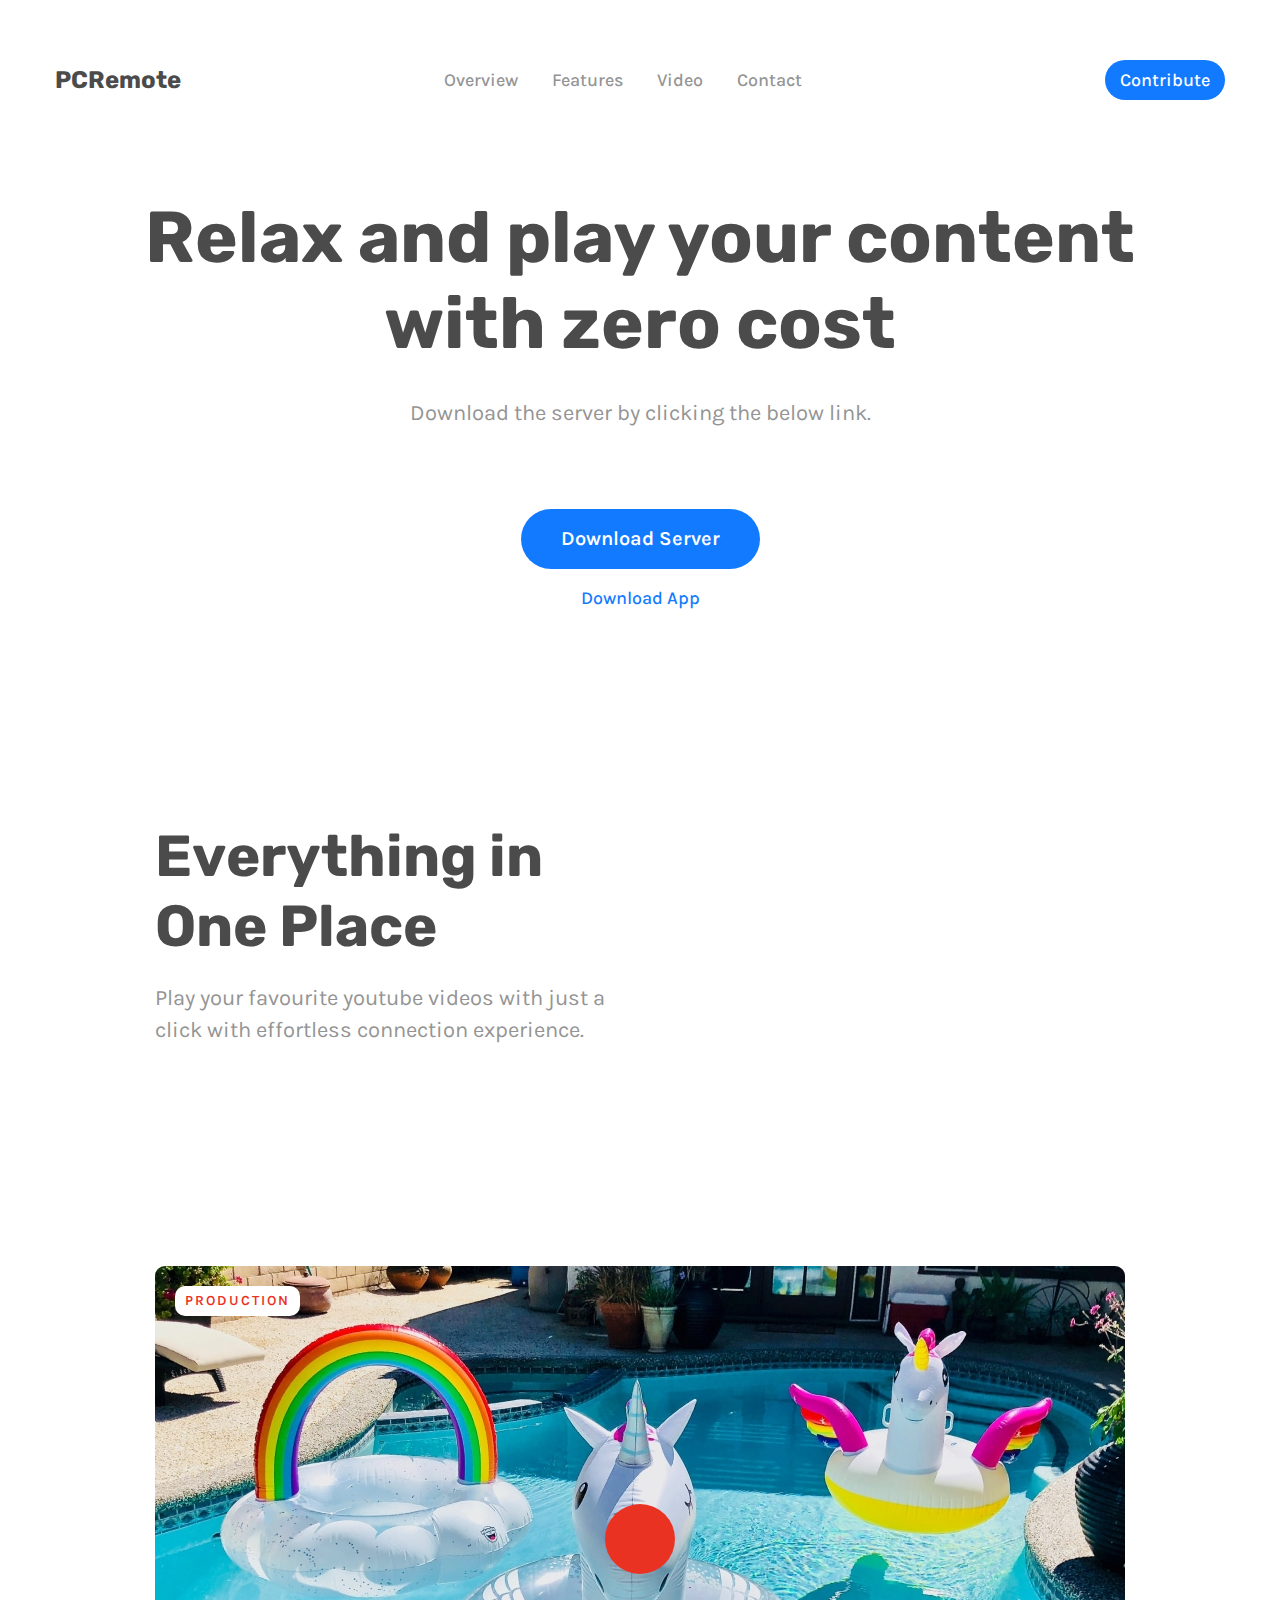
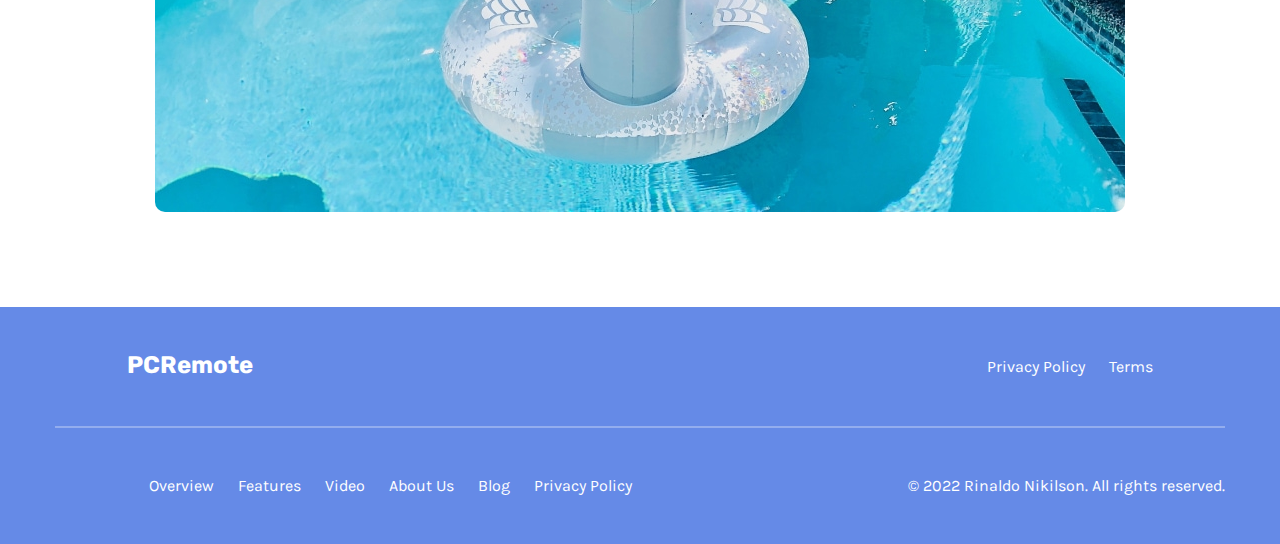
==== index.html @ 88f67c15 "Privacy policy added" ====
<!DOCTYPE html>
<html lang="en">
	<head>
		<meta charset="utf-8" >
		<title>PCRemote - Quick Controller</title>
		<meta name="viewport" content="width=device-width, initial-scale=1">
		<link rel="icon" href="i/pcremote.png" type="image/x-icon">
		<!-- Google Fonts -->
		<link href="https://fonts.googleapis.com/css?family=Rubik:100,200,300,400,600,500,700,800,900|Karla:100,200,300,400,500,600,700,800,900" rel="stylesheet">
		<!-- Bootstrap 4.3.1 CSS -->
		<link rel="stylesheet" href="https://stackpath.bootstrapcdn.com/bootstrap/4.3.1/css/bootstrap.min.css" integrity="sha384-ggOyR0iXCbMQv3Xipma34MD+dH/1fQ784/j6cY/iJTQUOhcWr7x9JvoRxT2MZw1T" crossorigin="anonymous">
		<!-- Slick 1.8.1 jQuery plugin CSS (Sliders) -->
		<link rel="stylesheet" type="text/css" href="https://cdn.jsdelivr.net/npm/slick-carousel@1.8.1/slick/slick.css"/>
		<!-- Fancybox 3 jQuery plugin CSS (Open images and video in popup) -->
		<link rel="stylesheet" href="https://cdn.jsdelivr.net/gh/fancyapps/fancybox@3.5.7/dist/jquery.fancybox.min.css" />
		<!-- AOS 2.3.4 jQuery plugin CSS (Animations) -->
		<link href="https://unpkg.com/aos@2.3.4/dist/aos.css" rel="stylesheet">
		<!-- FontAwesome CSS -->
		<link rel="stylesheet" href="https://use.fontawesome.com/releases/v5.8.1/css/all.css" integrity="sha384-50oBUHEmvpQ+1lW4y57PTFmhCaXp0ML5d60M1M7uH2+nqUivzIebhndOJK28anvf" crossorigin="anonymous">
		<!-- PCRemote 3 CSS (Styles for all blocks) -->
		<link href="css/style.css" rel="stylesheet" />
		<!-- jQuery 3.3.1 -->
		<script src="https://code.jquery.com/jquery-3.3.1.min.js"></script>
	</head> 
	<body>
<!-- Navigation Mobile type 1 -->

<a href="#" class="open_menu bg-light radius_full"><i class="fas fa-bars lh-40"></i></a>
<div class="navigation_mobile bg-dark type1">
	<a href="#" class="close_menu color-white"><i class="fas fa-times"></i></a>
	<div class="px-40 pt-60 pb-60 inner">
		<div class="logo color-white mb-30">PCRemote</div>
		<div><a href="#" class="f-heading f-22 link color-white mb-20">Home</a></div>	
		<div><a href="#" class="f-heading f-22 link color-white mb-20">Tour</a></div>	
		<div><a href="#" class="f-heading f-22 link color-white mb-20">Mobile Apps</a></div>	
		<div><a href="#" class="f-heading f-22 link color-white mb-20">Pricing</a></div>	
		<div><a href="#" class="f-heading f-22 link color-white mb-20">Development</a></div>	
		<div><a href="#" class="link color-white op-3 mb-15">Help</a></div>
		<div><a href="#" class="link color-white op-3 mb-15">F.A.Q.</a></div>
		<div><a href="#" class="link color-white op-3 mb-15">Support</a></div>
		<div><a href="#" class="link color-white op-3 mb-15">About Us</a></div>
		<div><a href="#" class="link color-white op-3 mb-15">Blog</a></div>
		<div><a href="https://sites.google.com/view/pcremote/home" class="link color-white op-3 mb-15">Privacy Policy</a></div>
						
		<div class="socials mt-40">
			<a href="#" target="_blank" class="link color-white f-18 mr-20"><i class="fab fa-twitter"></i></a>
			<a href="#" target="_blank" class="link color-white f-18 mr-20"><i class="fab fa-facebook"></i></a>
			<a href="#" target="_blank" class="link color-white f-18 mr-20"><i class="fab fa-google-plus-g"></i></a>
		</div>
		
		<div class="mt-50 f-14 light color-white op-3 copy">&copy; 2022 Rinaldo Nikilson. All rights reserved.</div>
	</div>
</div>		<!-- Header 1 -->
		<header class="pt-195 pb-110 bg-light header_1">
			<nav class="header_menu_1 pt-30 pb-30 mt-30">
				<div class="container px-xl-0">
					<div class="row justify-content-center align-items-center f-18 medium">
						<div class="col-lg-3 logo">
							<span>PCRemote</span>
						</div>
						<div class="col-lg-6 text-center">
							<a href="#" class="link color-heading mx-15">Overview</a>
							<a href="#" class="link color-heading mx-15">Features</a>
							<a href="#" class="link color-heading mx-15">Video</a>
							<a href="#" class="link color-heading mx-15">Contact</a>
							<a href="#" class="link color-heading f-16 mx-15">
								<i class="fas fa-search"></i>
							</a>
						</div>
						<div class="col-lg-3 col-md-4 col-sm-6 d-flex justify-content-end align-items-center">
							<a href="https://github.com/nikilson/pcremote-server" class="btn sm action-1">Contribute</a>
						</div>
					</div>
				</div>
			</nav>
			<div class="container">
				<div class="mb-3 logo d-block d-xl-none text-center logo_mobile">PCRemote</div>
				<h1 class="big text-center">Relax and play your content with zero cost </h1>
				<div class="mw-600 mx-auto mt-30 f-22 color-heading text-center text-adaptive">Download the server by clicking the below link.
				</div>
				<div class="mt-80 text-center buttons">
					<div>
						<a href="https://github.com/nikilson/pcremote-server/releases/download/v1.0.0.0/PCRemote-Server.zip" class="btn lg action-1">Download Server</a>
					</div>
					<div>
						<a href="https://play.google.com/apps/test/com.rinaldo.pcremote/1" class="link mt-15 action-1 f-18 medium">Download App</a>
					</div>
				</div>
			</div>
		</header>

		<!-- Feature 34 -->
		<section class="pt-100 pb-120 bg-light feature_34">
			<div class="container px-xl-0">
				<div class="row align-items-center text-center text-sm-left">
					<div class="col-xl-1">
					</div>
					<div class="col-lg-5 col-sm-6">
						<h2 class="mb-20">Everything in One Place</h2>
						<div class="mb-40 mb-sm-0 f-22 color-heading text-adaptive">Play your favourite youtube videos with just a click with effortless connection experience.
						</div>
					</div>
					<div class="col-sm-1">
					</div>
					<div class="col-sm-5">
						<img src="i/feature_34_img_pcremote.png" srcset="i/feature_34_img@2x_pcremote.png 2x" alt="" class="img" />
					</div>
				</div>
				
				</div>
			</div>
		</section>

		

		<!-- Content 24 -->
		<section class="pt-100 pb-95 bg-light content_24">
			<div class="container px-xl-0">
				<div class="row justify-content-center">
					<div class="col-xl-10 col-lg-11">
						<div class="relative poster">
							<div class="mt-20 ml-20 absolute bg-light f-14 lh-30 color-red text-uppercase semibold sp-20 px-10 radius10 tip">Production</div>
							<img src="i/content_24_video_poster.jpg" srcset="i/content_24_video_poster@2x.jpg 2x" alt="" class="img-fluid radius10" />
							<a href="https://www.youtube.com/watch?v=p7ZsBPK656s" class="play red" data-fancybox="content_24_fancybox">
								<i class="fas fa-play"></i>
							</a>
						</div>
					</div>
				</div>
			</div>
		</section>

		
		<!-- Footer 11 -->
		<footer class="pt-45 pb-45 bg-dark color-white text-center footer_11">
			<div class="container px-xl-0">
				<div class="row align-items-center">
					<div class="mb-20 mb-lg-0 col-lg-3">
						<a href="#" class="link logo color-white">PCRemote</a>
					</div>
					<div class="col-lg-9 text-lg-right">
						<a href="#" class="link color-white mr-10">Privacy Policy</a>
						<a href="#" class="link color-white mx-10">Terms</a>
						<div class="d-inline-block socials">
							<a href="#" class="link color-white mx-10">
								<i class="fab fa-twitter"></i>
							</a>
							<a href="#" class="link color-white mx-10">
								<i class="fab fa-facebook-f"></i>
							</a>
							<a href="#" class="link color-white ml-10">
								<i class="fab fa-google-plus-g"></i>
							</a>
						</div>
					</div>
				</div>
				<div>
					<div class="mt-45 mb-45 hr h-2 bg-white op-3">
					</div>
				</div>
				<div class="row">
					<div class="mb-20 mb-lg-0 col-lg-7">
						<a href="#" class="link color-white mr-10">Overview</a>
						<a href="#" class="link color-white mx-10">Features</a>
						<a href="#" class="link color-white mx-10">Video</a>
						<a href="#" class="link color-white mx-10">About Us</a>
						<a href="#" class="link color-white mx-10">Blog</a>
						<a href="https://sites.google.com/view/pcremote/home" class="link color-white ml-10">Privacy Policy</a>
					</div>
					<div class="col-lg-5 text-lg-right">
						<div class="text-adaptive">© 2022 Rinaldo Nikilson. All rights reserved.
						</div>
					</div>
				</div>
			</div>
		</footer>

		<!-- forms alerts -->
		<div class="alert alert-success alert-dismissible fixed-top alert-form-success" role="alert">
			<button type="button" class="close" data-dismiss="alert" aria-label="Close"><span aria-hidden="true">&times;</span></button>
			Thanks for your message!
		</div>
		<div class="alert alert-warning alert-dismissible fixed-top alert-form-check-fields" role="alert">
			<button type="button" class="close" data-dismiss="alert" aria-label="Close"><span aria-hidden="true">&times;</span></button>
			Please, fill in required fields.
		</div>
		<div class="alert alert-danger alert-dismissible fixed-top alert-form-error" role="alert">
			<button type="button" class="close" data-dismiss="alert" aria-label="Close"><span aria-hidden="true">&times;</span></button>
			<div class="message">An error occurred while sending data :( Please, check if your hosting supports PHP and check how to set form data sending <a href="https://designmodo.com/PCRemote/documentation/#form-handler" target="_blank" class="link color-transparent-white">here</a>.</div>
		</div>

		<!-- gReCaptcha popup (uncomment if you need a recaptcha integration) -->
		<!--
		<div class="bg-dark op-8 grecaptcha-overlay"></div>
		<div class="bg-light radius10 w-350 h-120 px-20 pt-20 pb-20 grecaptcha-popup">
			<div class="w-full h-full d-flex justify-content-center align-items-center">
				<div id="g-recaptcha" data-sitekey="PUT_YOUR_SITE_KEY_HERE"></div>
			</div>
		</div>
		<script src="https://www.google.com/recaptcha/api.js?render=explicit" async defer></script>
		-->
		<!-- Bootstrap 4.3.1 JS -->
		<script src="https://stackpath.bootstrapcdn.com/bootstrap/4.3.1/js/bootstrap.bundle.min.js"></script>
		<!-- Fancybox 3 jQuery plugin JS (Open images and video in popup) -->
		<script src="https://cdn.jsdelivr.net/gh/fancyapps/fancybox@3.5.7/dist/jquery.fancybox.min.js"></script>
		<!-- Google maps JS API -->
		<script type="text/javascript" src="https://maps.googleapis.com/maps/api/js?v=3&key=AIzaSyDP6Ex5S03nvKZJZSvGXsEAi3X_tFkua4U"></script>
		<!-- Slick 1.8.1 jQuery plugin JS (Sliders) -->
		<script type="text/javascript" src="https://cdn.jsdelivr.net/npm/slick-carousel@1.8.1/slick/slick.min.js"></script>
		<!-- AOS 2.3.4 jQuery plugin JS (Animations) -->
		<script src="https://unpkg.com/aos@2.3.4/dist/aos.js"></script>
		<!-- Maskedinput jQuery plugin JS (Masks for input fields) -->
		<script src="js/jquery.maskedinput.min.js"></script>
		<!-- PCRemote 3 JS (Custom js for all blocks) -->
		<script src="js/script.js"></script>
	</body>
</html>
---- css/style.css ----
@charset "UTF-8";
@import 'framework.css';
/* 
	Table of contents:
	1. Common styles
	2. Common responsive styles
	3. Headers
	4. Navigations
	5. Contents
	6. Testimonials
	7. Features
	8. Forms
	9. Call to Actions
	10. Teams
	11. Pricing Tables
	12. Contacts
	13. Showcases
	14. Footers
	15. Ecommerce
	16. Applications
*/
/* 1. Common styles */
body {
  font-family: Karla;
  font-weight: 400;
  font-size: 16px;
  line-height: 26px;
  color: #4b4b4b;
  -webkit-font-smoothing: antialiased;
}
body.dev {
  background: #ccc;
  min-height: 10000px;
}
body.dev .js-content-editable {
  outline: rgba(233, 111, 58, 0.7) dashed 2px !important;
  outline-offset: -2px;
}
body.dev .js-content-editable:hover {
  outline-color: #127aff !important;
  outline-style: solid !important;
}
body.dev section.js-content-editable, body.dev header.js-content-editable, body.dev nav.js-content-editable, body.dev footer.js-content-editable {
  outline-width: 10px !important;
  outline-offset: -10px;
}

nav, header, section, footer {
  position: relative;
}

header, section {
  overflow: hidden;
  background-repeat: no-repeat;
  background-position: 50% 50%;
  background-size: cover;
}

header nav {
  position: absolute;
  top: 0;
  left: 0;
  z-index: 1000;
}

nav {
  width: 100%;
}
nav.transparent {
  background: transparent;
}

a, button {
  cursor: pointer;
  transition: all 0.25s;
}
a:hover, button:hover {
  text-decoration: none;
}
a:active, a:focus, button:active, button:focus {
  text-decoration: none;
  outline: none;
}

button {
  border: none;
  outline: none !important;
}

input, textarea {
  border: 0;
  outline: none;
  background: transparent;
  color: #4b4b4b;
  resize: none;
}

label {
  margin-bottom: 0;
  font-weight: 400;
  cursor: pointer;
}

h1, h2, h3, h4, h5, h6 {
  -webkit-margin-before: 0;
  -webkit-margin-after: 0;
  margin: 0;
  font-weight: 700;
  font-family: Rubik;
}

h1, h2 {
  font-size: 58px;
  line-height: 70px;
}
h1.big, h2.big {
  font-size: 72px;
  line-height: 86px;
}
h1.small, h2.small {
  font-size: 42px;
  line-height: 52px;
  font-weight: 700;
}

h3 {
  font-size: 42px;
  line-height: 52px;
}

b, strong {
  font-weight: 700;
}

/* Change AOS plugin default settings */
[data-aos=fade-down] {
  transform: translate3d(0, -35px, 0);
}

[data-aos=fade-up] {
  transform: translate3d(0, 35px, 0);
}

/* Slick slider */
/* Arrows */
.slick-prev,
.slick-next {
  position: absolute;
  display: block;
  height: 32px;
  width: 32px;
  line-height: 0px;
  font-size: 0px;
  cursor: pointer;
  background: transparent;
  color: transparent;
  top: 50%;
  margin-top: -16px;
  padding: 0;
  border: none;
  outline: none;
  z-index: 1;
}
.slick-prev:hover, .slick-prev:focus,
.slick-next:hover,
.slick-next:focus {
  outline: none;
  background: transparent;
  color: transparent;
}
.slick-prev:hover:before, .slick-prev:focus:before,
.slick-next:hover:before,
.slick-next:focus:before {
  opacity: 0.5;
}
.slick-prev.slick-disabled:before,
.slick-next.slick-disabled:before {
  opacity: 0.3;
}
.slick-prev:before,
.slick-next:before {
  display: block;
  content: "";
  width: 32px;
  height: 32px;
  opacity: 1;
  transition: opacity 0.2s;
}

.slick-prev {
  left: 0;
}
[dir=rtl] .slick-prev {
  left: auto;
  right: 0;
}
.slick-prev:before {
  background: url(../i/slick-arrow-left.svg) no-repeat 0 50%;
}
[dir=rtl] .slick-prev:before {
  background: url(../i/slick-arrow-right.svg) no-repeat 100% 50%;
}

.slick-next {
  right: 0;
}
[dir=rtl] .slick-next {
  left: 0;
  right: auto;
}
.slick-next:before {
  background: url(../i/slick-arrow-right.svg) no-repeat 100% 50%;
}
[dir=rtl] .slick-next:before {
  background: url(../i/slick-arrow-left.svg) no-repeat 0 50%;
}

/* Dots */
.slick-dots {
  position: absolute;
  bottom: -25px;
  list-style: none;
  display: flex;
  flex-wrap: wrap;
  justify-content: center;
  align-items: center;
  text-align: center;
  padding: 0;
  margin: 0;
  left: 0;
  right: 0;
}
.slick-dots li {
  position: relative;
  display: inline-block;
  height: 10px;
  width: 10px;
  margin: 0 5px;
  padding: 0;
  cursor: pointer;
}
.slick-dots li button {
  box-sizing: border-box;
  border: 2px solid #ffffff;
  border-radius: 50%;
  background: transparent;
  display: block;
  height: 10px;
  width: 10px;
  padding: 0;
  outline: none;
  line-height: 0px;
  font-size: 0px;
  color: transparent;
  opacity: 0.3;
  cursor: pointer;
}
.slick-dots li button:hover {
  outline: none;
  opacity: 0.8;
}
.slick-dots li.slick-active button {
  background: #ffffff;
  opacity: 1;
}
.slick-dots li.slick-active button:hover {
  opacity: 1;
}

.slick-slide {
  outline: none;
}

/* Slick slider Dark arrows */
.arrows-dark .slick-prev:before {
  background: url(../i/slick-arrow-left-dark.svg) no-repeat 0 50%;
}
[dir=rtl] .arrows-dark .slick-prev:before {
  background: url(../i/slick-arrow-right-dark.svg) no-repeat 100% 50%;
}
.arrows-dark .slick-next:before {
  background: url(../i/slick-arrow-right-dark.svg) no-repeat 100% 50%;
}
[dir=rtl] .arrows-dark .slick-next:before {
  background: url(../i/slick-arrow-left-dark.svg) no-repeat 0 50%;
}

.container {
  position: relative;
}

::-moz-selection {
  background: #e96f3a;
  color: #ffffff;
}

::-webkit-selection {
  background: #e96f3a;
  color: #ffffff;
}

::selection {
  background: #e96f3a;
  color: #ffffff;
}

/* 2. Common responsive styles */
/* Smaller than 1200px */
@media (max-width: 1199.98px) {
  header[class^=pt-], header[class*=" pt-"], section[class^=pt-], section[class*=" pt-"] {
    padding-top: 80px;
  }
  header[class^=pb-], header[class*=" pb-"], section[class^=pb-], section[class*=" pb-"] {
    padding-bottom: 80px;
  }

  h1 br, h2 br, h3 br, .text-adaptive br {
    display: none;
  }

  h1, h2 {
    font-size: 52px;
    line-height: 62px;
  }
  h1.big, h2.big {
    font-size: 62px;
    line-height: 72px;
  }
  h1.small, h2.small {
    font-size: 36px;
    line-height: 46px;
  }

  h3 {
    font-size: 36px;
    line-height: 46px;
  }

  .navigation_mobile {
    display: block;
  }
}
/* Smaller than 992px */
@media (max-width: 991.98px) {
  h1, h2 {
    font-size: 42px;
    line-height: 52px;
  }
  h1.big, h2.big {
    font-size: 52px;
    line-height: 62px;
  }
  h1.small, h2.small {
    font-size: 32px;
    line-height: 42px;
  }

  h3 {
    font-size: 32px;
    line-height: 42px;
  }

  .text-adaptive.f-24 {
    font-size: 22px;
    line-height: 32px;
  }
  .text-adaptive.f-22 {
    font-size: 20px;
    line-height: 30px;
  }
  .text-adaptive.f-20 {
    font-size: 18px;
    line-height: 28px;
  }

  .alert {
    top: 10px;
    left: 20px;
    right: 20px;
    transform: none;
    width: auto;
    padding-left: 40px;
  }
}
/* Smaller than 768px */
@media (max-width: 767.98px) {
  h1, h2 {
    font-size: 32px;
    line-height: 42px;
  }
  h1.big, h2.big {
    font-size: 42px;
    line-height: 52px;
  }
  h1.small, h2.small {
    font-size: 26px;
    line-height: 36px;
  }

  h3 {
    font-size: 26px;
    line-height: 36px;
  }

  .text-adaptive.f-24 {
    font-size: 20px;
    line-height: 30px;
  }
  .text-adaptive.f-22 {
    font-size: 18px;
    line-height: 28px;
  }
  .text-adaptive.f-20 {
    font-size: 16px;
    line-height: 26px;
  }
  .text-adaptive.f-18 {
    font-size: 16px;
    line-height: 26px;
  }

  .btn.lg {
    height: 50px;
    line-height: 50px;
    padding: 0 30px;
    font-size: 18px;
    font-weight: 500;
  }
  .btn.lg[class^=border-], .btn.lg[class*=" border-"] {
    line-height: 46px;
  }
  .btn.xl {
    height: 60px;
    line-height: 60px;
    padding: 0 35px;
    font-size: 18px;
    font-weight: 500;
  }
  .btn.xl[class^=border-], .btn.xl[class*=" border-"] {
    line-height: 56px;
  }

  .input.lg {
    height: 50px;
    font-size: 18px;
    font-weight: 500;
  }
}
/* Smaller than 576px */
@media (max-width: 575.98px) {
  h1, h2 {
    font-size: 26px;
    line-height: 36px;
  }
  h1.big, h2.big {
    font-size: 32px;
    line-height: 42px;
  }
  h1.small, h2.small {
    font-size: 22px;
    line-height: 32px;
  }

  .btn.xl {
    height: 50px;
    line-height: 50px;
    padding: 0 30px;
  }
  .btn.xl[class^=border-], .btn.xl[class*=" border-"] {
    line-height: 46px;
  }
}
/* 3. Headers */
@media (max-width: 767.98px) {
  .header_1 .text-adaptive {
    margin-top: 20px;
  }
  .header_1 .buttons {
    margin-top: 40px;
  }
}

@media (max-width: 767.98px) {
  .header_2 .text-adaptive {
    margin-top: 20px;
  }
  .header_2 form {
    margin-top: 40px;
  }
  .header_2 form .input {
    text-align: center;
    max-width: 100%;
    width: 100%;
  }
  .header_2 form .btn {
    margin-top: 15px;
  }
}

@media (max-width: 1199.98px) {
  .header_3 form {
    margin-top: 40px;
  }
}
@media (max-width: 575.98px) {
  .header_3 .input {
    margin-bottom: 20px;
  }
}

@media (max-width: 767.98px) {
  .header_4 .poster {
    margin-top: 30px;
  }
}

.header_5 .block_with_border {
  border-left: 2px solid rgba(148, 148, 148, 0.3);
  border-right: 2px solid rgba(148, 148, 148, 0.3);
}
@media (max-width: 991.98px) {
  .header_5 .block_with_border {
    border: none;
    padding: 0 15px;
  }
}
@media (max-width: 767.98px) {
  .header_5 .btn {
    margin-top: 30px;
  }
  .header_5 img {
    margin-bottom: 20px;
  }
}

@media (max-width: 767.98px) {
  .header_6 .btn_holder {
    margin-top: 30px;
    margin-bottom: 30px;
  }
}

.header_7 {
  overflow: hidden;
}
.header_7_bg {
  top: 0;
}
@media (max-width: 1199.98px) {
  .header_7_bg {
    margin-left: 600px;
  }
  .header_7 .inner {
    padding-top: 80px;
    padding-bottom: 80px;
  }
}
@media (max-width: 575.98px) {
  .header_7 .buttons {
    margin-top: 30px;
  }
  .header_7 .buttons .btn {
    margin: 0 auto 10px auto !important;
    display: block;
    max-width: 320px;
  }
}

.header_8 .slick-arrow {
  top: 50px;
}
@media (max-width: 1199.98px) {
  .header_8 .slick-arrow {
    top: 40px;
  }
}
@media (max-width: 991.98px) {
  .header_8 .slick-arrow {
    top: 35px;
  }
}
@media (max-width: 767.98px) {
  .header_8 .slick-arrow {
    top: 30px;
  }
  .header_8 .text-adaptive {
    margin-top: 15px;
  }
}
@media (max-width: 575.98px) {
  .header_8 .slider {
    padding: 0;
  }
  .header_8 .slick-arrow {
    display: none !important;
  }
}

@media (max-width: 991.98px) {
  .header_9 .left {
    padding-top: 40px;
  }
}

.header_10 .videos .fa-play {
  position: absolute;
  left: 50%;
  top: 50%;
  transform: translate(-50%, -50%);
}
@media (max-width: 1199.98px) {
  .header_10 .btn, .header_10 .videos {
    margin-top: 50px;
  }
}
@media (max-width: 767.98px) {
  .header_10 .videos {
    margin-top: 20px;
  }
  .header_10 .videos .text-adaptive {
    width: auto;
    margin: 0 auto;
  }
  .header_10 .image {
    margin: 0 auto;
    margin-bottom: 15px;
  }
}

.header_menu_11 .btn {
  min-width: 80px;
}

@media (max-width: 469.98px) {
  .header_11 .buttons {
    margin-top: 20px;
    display: block !important;
  }
  .header_11 .buttons .btn, .header_11 .buttons .link {
    vertical-align: baseline;
    margin-left: 0;
    margin-top: 20px;
  }
}

@media (max-width: 991.98px) {
  .header_12 .logo {
    margin-bottom: 15px;
  }
}

@media (max-width: 575.98px) {
  .header_13 .text-adaptive {
    margin-top: 10px;
  }
}

.header_14 .separate:before {
  content: " ";
  width: 100%;
  position: absolute;
  left: 0;
  top: 50%;
  transform: translateY(-50%);
  border-bottom: 2px solid #d1dce6;
}
@media (max-width: 991.98px) {
  .header_14 .text-adaptive {
    margin-top: 10px;
  }
  .header_14 a.btn {
    margin-top: 20px;
  }
  .header_14 form {
    margin-top: 40px;
  }
}
@media (max-width: 575.98px) {
  .header_14 form {
    padding-left: 40px;
    padding-right: 40px;
  }
}
@media (max-width: 374.98px) {
  .header_14 form {
    padding-left: 20px;
    padding-right: 20px;
  }
}
@media (max-width: 359.98px) {
  .header_14 label {
    font-size: 14px;
  }
}

.header_15 .separate {
  position: absolute;
  top: 0;
  width: 2px;
}
.header_15 .separate:nth-of-type(1) {
  left: 0;
}
.header_15 .separate:nth-of-type(2) {
  right: 0;
}
@media (max-width: 767.98px) {
  .header_15 h1 {
    margin-bottom: 15px;
  }
  .header_15 .btn {
    margin-top: 30px;
  }
  .header_15 .blocks {
    margin-top: 20px;
  }
}

.header_16 {
  background-position: 50% 100%;
  overflow: hidden;
}
@media (max-width: 991.98px) {
  .header_16 .blocks {
    margin-top: 20px;
  }
}
@media (max-width: 767.98px) {
  .header_16 .img {
    max-width: 100%;
    margin: 0;
  }
  .header_16 .blocks .title {
    margin-top: 15px;
    margin-bottom: 15px;
  }
}

.header_19 .slick-dots {
  width: 10px;
  height: auto;
  left: 0;
  bottom: 0;
  top: 0;
  display: flex;
  flex-direction: column;
  justify-content: center;
  align-items: center;
}
.header_19 .slick-dots li {
  margin: 5px auto;
}
.header_19 .slick-dots li button {
  border: none;
  background: #d1dce6;
}
.header_19 .slick-dots li.slick-active button {
  background: #e96f3a;
}
@media (max-width: 991.98px) {
  .header_19 .btn {
    margin-top: 40px;
  }
  .header_19 .inner {
    padding-left: 30px;
  }
}
@media (max-width: 767.98px) {
  .header_19 .slider {
    margin-top: 30px;
  }
  .header_19 .slick-dots {
    width: auto;
    top: auto;
    right: 0;
    bottom: -40px;
    flex-direction: row;
  }
  .header_19 .slick-dots li {
    margin: 0 5px;
  }
  .header_19 .inner {
    margin-top: 40px;
    padding-left: 0;
  }
  .header_19 .inner .text-adaptive {
    margin-top: 15px;
  }
}

@media (max-width: 767.98px) {
  .header_20 h1 {
    margin-top: 10px;
  }
  .header_20 .text-adaptive {
    margin-top: 15px;
  }
}
@media (max-width: 575.98px) {
  .header_20 .img {
    margin-bottom: 40px;
    max-height: 70vh;
  }
}

@media (max-width: 991.98px) {
  .header_21 .buttons {
    margin-top: 50px;
    margin-bottom: 20px;
  }
}

@media (max-width: 767.98px) {
  .header_22 .text-adaptive {
    margin-top: 10px;
    margin-bottom: 40px;
  }
  .header_22 .socials {
    margin-top: 40px;
  }
  .header_22 .socials .title {
    margin-bottom: 15px;
  }
  .header_22 .socials .btn {
    margin-left: 10px;
    margin-right: 10px;
  }
  .header_22 .socials .btn:first-of-type {
    margin-left: 0;
  }
  .header_22 .socials .btn:last-of-type {
    margin-right: 0;
  }
}

/* 4. Navigations */
@media (max-width: 1199.98px) {
  .navigation_2 a {
    margin: 0 15px;
  }
  .navigation_2 .dropdown a {
    margin: 0;
  }
}

.navigation_3 form button:hover {
  background: #ffffff !important;
}

@media (max-width: 1199.98px) {
  .navigation_4 a {
    margin: 0 10px;
  }
}

@media (max-width: 575.98px) {
  .navigation_8 a {
    margin: 0 10px;
  }
}

@media (max-width: 767.98px) {
  .navigation_9 a {
    margin: 0 10px;
  }
}

.navigation_13 .link {
  border-bottom: 2px solid transparent;
}
.navigation_13 .link:hover {
  border-bottom-color: #e96f3a;
}

@media (max-width: 991.98px) {
  .navigation_14 a, .navigation_17 a, .navigation_19 a, .navigation_20 a, .navigation_21 a {
    margin: 0 10px;
  }
}

@media (max-width: 991.98px) {
  .navigation_18 a, .navigation_18 form {
    margin-left: 10px;
    margin-right: 10px;
  }
}

.navigation_22 .banner {
  overflow: hidden;
}
.navigation_22 .img {
  top: 0;
  left: 50%;
  transform: translateX(-50%);
  min-width: 100%;
  min-height: 100%;
}
.navigation_22 .navigation_popup .link {
  padding: 5px 15px;
}
.navigation_22 .navigation_popup .link:hover {
  background: #d1dce6;
  color: #4b4b4b;
}
.navigation_22 .navigation_popup .inner {
  top: 0;
  left: 0;
}
@media (max-width: 399.98px) {
  .navigation_22 .inner {
    margin-left: 40px;
  }
}

.navigation_23 form button:hover {
  background: #ffffff !important;
}
.navigation_23 .navigation_popup .slider .inner {
  top: 0;
  left: 0;
}
.navigation_23 .navigation_popup .slider .slick-dots {
  bottom: -30px;
}
.navigation_23 .navigation_popup .slider .slick-dots li.slick-active button {
  background: #127aff;
}
.navigation_23 .navigation_popup .slider .slick-dots li button {
  opacity: 1;
  background: #d1dce6;
  border: none;
}
.navigation_23 .navigation_popup .link:hover img {
  opacity: 0.7;
}
.navigation_23 .navigation_popup .link img {
  transition: opacity 0.25s;
}
@media (max-width: 991.98px) {
  .navigation_23 .navigation_popup .categories .link {
    margin: 0 10px;
  }
}
@media (max-width: 469.98px) {
  .navigation_23 .slide .inner {
    padding: 30px;
  }
  .navigation_23 .slide .inner h2 {
    font-size: 26px;
    line-height: 36px;
  }
}
@media (max-width: 359.98px) {
  .navigation_23 .slide .inner h2 {
    font-size: 22px;
    line-height: 32px;
  }
}

.navigation_24 .navigation_popup .link:hover img {
  opacity: 0.7;
}
.navigation_24 .navigation_popup .link img {
  transition: opacity 0.25s;
}

.navigation_25 .navigation_popup {
  border-color: rgba(255, 255, 255, 0.3);
}

.navigation_26 .navigation_popup {
  border-color: rgba(255, 255, 255, 0.3);
}
.navigation_26 .categories .link {
  color: rgba(255, 255, 255, 0.7);
}
.navigation_26 .categories .link:hover {
  background: rgba(255, 255, 255, 0.3);
  color: rgba(255, 255, 255, 0.7);
}
.navigation_26 .slider {
  overflow: hidden;
}
.navigation_26 .slider img {
  min-height: 250px;
  min-width: 100%;
}
.navigation_26 .slider .inner {
  top: 0;
  left: 0;
}
.navigation_26 .slider .slick-dots {
  left: 20px;
  right: auto;
  bottom: 25px;
}
.navigation_26 .slider .slick-dots li.slick-active button {
  background: #4b4b4b;
}
.navigation_26 .slider .slick-dots li button {
  background: transparent;
  border: 2px solid #4b4b4b;
}
.navigation_26 .right_block {
  overflow: hidden;
}
.navigation_26 .right_block .bg {
  top: 50%;
  left: 50%;
  transform: translate(-50%, -50%);
  min-width: 100%;
  min-height: 100%;
}
@media (max-width: 1199.98px) {
  .navigation_26 .categories .title {
    margin-bottom: 10px;
  }
}

/* 5. Contents */
@media (max-width: 767.98px) {
  .content_1 h2 {
    margin-top: 10px;
  }
}

@media (max-width: 991.98px) {
  .content_2 .text-adaptive {
    margin-top: 15px;
  }
}

@media (max-width: 767.98px) {
  .content_3 .blocks {
    margin-top: 10px;
  }
}

@media (max-width: 767.98px) {
  .content_4 .icons .fa {
    margin: 0 15px;
  }
  .content_4 h2 {
    margin-top: 30px;
  }
  .content_4 .text-adaptive {
    margin-top: 15px;
  }
}

@media (max-width: 767.98px) {
  .content_5 h2 {
    margin-top: 15px;
  }
}

@media (max-width: 991.98px) {
  .content_6 .text-adaptive {
    margin-top: 15px;
  }
}

.content_13 .inner {
  border: 2px solid #d1dce6;
}
@media (max-width: 767.98px) {
  .content_13 .inner {
    padding-top: 30px;
    padding-bottom: 30px;
  }
  .content_13 h2 {
    margin-bottom: 10px;
  }
}

@media (max-width: 767.98px) {
  .content_14 .inner {
    padding-top: 30px;
    padding-bottom: 30px;
  }
}

@media (max-width: 1199.98px) {
  .content_15 .container {
    padding-top: 40px;
  }
}
@media (max-width: 767.98px) {
  .content_15 .text-adaptive {
    margin-top: 10px;
  }
}

@media (max-width: 1199.98px) {
  .content_16 h2, .content_16 .text-adaptive {
    padding-left: 0;
  }
}
@media (max-width: 767.98px) {
  .content_16 .text-adaptive {
    margin-top: 5px;
  }
}

@media (max-width: 359.98px) {
  .content_17 .block_tip {
    padding-left: 20px;
    padding-right: 20px;
  }
}

.content_18 .opening_tabs .tab_opener .fa, .content_18 .opening_tabs .tab_opener .fas, .content_18 .opening_tabs .tab_opener .far, .content_18 .opening_tabs .tab_opener .fab {
  transition: all 0.2s;
}
.content_18 .opening_tabs .tab_opener.opened .fa, .content_18 .opening_tabs .tab_opener.opened .fas, .content_18 .opening_tabs .tab_opener.opened .far, .content_18 .opening_tabs .tab_opener.opened .fab {
  transform: rotate(90deg);
}
.content_18 .opening_tabs .tab_text {
  border-bottom: 2px solid #d1dce6;
}
.content_18 .opening_tabs .tab_text:last-child {
  border: none;
}
@media (max-width: 991.98px) {
  .content_18 .block_right {
    margin-left: 0;
    width: auto;
  }
}

.content_20 .number {
  position: absolute;
  top: 0;
  left: 0;
}
.content_20 .content_20_line {
  position: absolute;
  top: 0;
  left: 19px;
  width: 2px;
  height: 100%;
  background: #d1dce6;
}
.content_20 .video_block .fa, .content_20 .video_block .fas, .content_20 .video_block .far, .content_20 .video_block .fab {
  position: absolute;
  top: 50%;
  left: 50%;
  transform: translate(-50%, -50%);
}
@media (max-width: 575.98px) {
  .content_20 .video_block .inner {
    margin-left: 0;
    margin-top: 30px;
  }
}
@media (max-width: 374.98px) {
  .content_20 .number {
    position: static;
  }
  .content_20 .block_inner {
    margin-left: 0;
  }
  .content_20 .content_20_line {
    display: none;
  }
}

@media (max-width: 767.98px) {
  .content_21[class^=pt-], .content_21[class*=" pt-"] {
    padding-top: 40px;
  }
  .content_21[class^=pb-], .content_21[class*=" pb-"] {
    padding-bottom: 40px;
  }
}

.content_22 {
  min-height: 100vh;
}
@media (max-width: 1199.98px) {
  .content_22[class^=pb-], .content_22[class*=" pb-"] {
    padding-bottom: 30px;
  }
}

@media (max-width: 767.98px) {
  .content_24[class^=pt-], .content_24[class*=" pt-"] {
    padding-top: 40px;
  }
  .content_24[class^=pb-], .content_24[class*=" pb-"] {
    padding-bottom: 40px;
  }
  .content_24 .tip {
    margin-top: 10px;
    margin-left: 10px;
  }
}

.content_25 {
  min-height: 100vh;
}

@media (max-width: 991.98px) {
  .content_26 .btn {
    margin-top: 30px;
  }
}

.content_27 .image .fa, .content_27 .image .fas, .content_27 .image .far, .content_27 .image .fab {
  position: absolute;
  top: 50%;
  left: 50%;
  transform: translate(-50%, -50%);
}
@media (max-width: 767.98px) {
  .content_27 .poster {
    margin-bottom: 20px;
  }
}
@media (max-width: 575.98px) {
  .content_27 .image {
    margin-left: auto;
    margin-right: auto;
  }
}

@media (max-width: 767.98px) {
  .content_29[class^=pb-], .content_29[class*=" pb-"] {
    padding-bottom: 60px;
  }
  .content_29 .holder {
    margin-bottom: 15px;
  }
}

.content_30 .block {
  background: rgba(209, 220, 230, 0.4);
}
.content_30 .block img {
  max-width: 70%;
  max-height: 70%;
}

.content_31 .block {
  border: 2px solid rgba(255, 255, 255, 0.15);
}
.content_31 .block img {
  max-width: 70%;
  max-height: 70%;
}
@media (max-width: 767.98px) {
  .content_31 .text-adaptive {
    margin-top: 10px;
    margin-bottom: 30px;
  }
}

.content_32 .left .cell {
  padding: 22px 30px 20px 30px;
}
.content_32 .left .cell.bordered {
  border-bottom: 2px solid #d1dce6;
}
.content_32 .right {
  background: rgba(209, 220, 230, 0.6);
}

.content_33 .table td, .content_33 .table th {
  padding: 24px 15px 20px 15px;
}
.content_33 .table tr td:first-of-type, .content_33 .table tr th:first-of-type {
  padding-left: 30px;
}
.content_33 .table tr td:last-of-type, .content_33 .table tr th:last-of-type {
  padding-right: 30px;
}
@media (max-width: 1199.98px) {
  .content_33 .table-responsive-shadow {
    position: relative;
  }
  .content_33 .table-responsive-shadow:after {
    display: block;
    content: "";
    position: absolute;
    top: 0;
    right: 0;
    bottom: 0;
    width: 40px;
    background: linear-gradient(to right, rgba(255, 255, 255, 0) 0%, white 78%);
  }
}

.content_34 #copy_from_me {
  background: rgba(209, 220, 230, 0.5);
  font-family: Courier New, monospace;
}
.content_34 #copy_from_me pre {
  color: #4b4b4b;
}
@media (max-width: 992.98px) {
  .content_34 .right {
    margin-top: 50px;
    padding: 0;
  }
}

/* 6. Testimonials */
@media (max-width: 767.98px) {
  .testimonial_2 .text-adaptive {
    margin-top: 10px;
    margin-bottom: 25px;
  }
}

@media (max-width: 1199.98px) {
  .testimonial_3[class^=pb-], .testimonial_3[class*=" pb-"] {
    padding-bottom: 20px;
  }
}
@media (max-width: 767.98px) {
  .testimonial_3 h2, .testimonial_3 .block {
    margin-bottom: 30px;
  }
}

.testimonial_4 .block {
  border: 2px solid #d1dce6;
}
@media (max-width: 991.98px) {
  .testimonial_4 .holder {
    max-width: 570px;
  }
}
@media (max-width: 767.98px) {
  .testimonial_4 .block {
    padding: 30px;
  }
  .testimonial_4 .text-adaptive {
    margin-bottom: 20px;
  }
}
@media (max-width: 575.98px) {
  .testimonial_4 .inner {
    margin-left: 0;
  }
}

@media (max-width: 1199.98px) {
  .testimonial_5[class^=pb-], .testimonial_5[class*=" pb-"] {
    padding-bottom: 30px;
  }
}

.testimonial_6 .block {
  border: 2px solid rgba(255, 255, 255, 0.15);
}
.testimonial_6 .author {
  left: 0;
  bottom: 0;
}
@media (max-width: 575.98px) {
  .testimonial_6 .inner {
    padding-left: 20px;
    padding-bottom: 0;
  }
  .testimonial_6 .info {
    margin-left: 0;
  }
  .testimonial_6 .author {
    margin-top: 10px;
    position: static;
  }
}

/* 7. Features */
@media (max-width: 1199.98px) {
  .feature_1[class^=pb-], .feature_1[class*=" pb-"] {
    padding-bottom: 30px;
  }
}
@media (max-width: 767.98px) {
  .feature_1 .title {
    margin-top: 10px;
    margin-bottom: 10px;
  }
  .feature_1 .title br {
    display: none;
  }
}

@media (max-width: 1199.98px) {
  .feature_2[class^=pb-], .feature_2[class*=" pb-"] {
    padding-bottom: 30px;
  }
  .feature_2 .description {
    margin-top: 20px;
  }
}

.feature_3 .block {
  border: 2px solid #d1dce6;
}
@media (max-width: 1199.98px) {
  .feature_3[class^=pb-], .feature_3[class*=" pb-"] {
    padding-bottom: 50px;
  }
}
@media (max-width: 991.98px) {
  .feature_3 .description {
    margin-top: 10px;
    margin-bottom: 40px;
  }
}

.feature_4 .block {
  border: 2px solid rgba(255, 255, 255, 0.3);
}
@media (max-width: 1199.98px) {
  .feature_4[class^=pb-], .feature_4[class*=" pb-"] {
    padding-bottom: 50px;
  }
  .feature_4 .description {
    margin-top: 10px;
    margin-bottom: 40px;
  }
  .feature_4 .block {
    padding-left: 30px;
    padding-right: 30px;
    padding-bottom: 50px;
  }
}

.feature_5 .block {
  border: 2px solid #d1dce6;
  border-top: none;
}
@media (max-width: 1199.98px) {
  .feature_5[class^=pb-], .feature_5[class*=" pb-"] {
    padding-bottom: 30px;
  }
  .feature_5 .description {
    margin-top: 10px;
  }
  .feature_5 .block {
    padding: 30px;
  }
  .feature_5 .block .title {
    margin-bottom: 10px;
  }
}
@media (max-width: 575.98px) {
  .feature_5 .holder {
    max-width: 370px;
  }
}

.feature_6 .block_bordered {
  border: 2px solid rgba(255, 255, 255, 0.2);
}
@media (max-width: 991.98px) {
  .feature_6 .block {
    margin-top: 40px;
  }
  .feature_6 .title {
    margin-top: 15px;
    margin-bottom: 10px;
  }
  .feature_6 .block_bordered {
    margin-top: 50px;
    padding: 30px;
  }
}

@media (max-width: 1199.98px) {
  .feature_7[class^=pb-], .feature_7[class*=" pb-"] {
    padding-bottom: 20px;
  }
}
@media (max-width: 767.98px) {
  .feature_7 h2 {
    margin-bottom: 40px;
  }
}

@media (max-width: 1199.98px) {
  .feature_8[class^=pb-], .feature_8[class*=" pb-"] {
    padding-bottom: 40px;
  }
}
@media (max-width: 991.98px) {
  .feature_8 .icon {
    margin-left: 0;
    width: 25px;
  }
  .feature_8 .title {
    margin-bottom: 10px;
  }
}

@media (max-width: 1199.98px) {
  .feature_9[class^=pb-], .feature_9[class*=" pb-"] {
    padding-bottom: 40px;
  }
  .feature_9 h2 {
    margin-bottom: 15px;
  }
  .feature_9 .title {
    margin-bottom: 10px;
  }
  .feature_9 .hr {
    margin-bottom: 45px;
  }
}

@media (max-width: 1199.98px) {
  .feature_10[class^=pb-], .feature_10[class*=" pb-"] {
    padding-bottom: 40px;
  }
}
@media (max-width: 767.98px) {
  .feature_10 h2 {
    margin-bottom: 10px;
  }
}

.feature_11 {
  overflow: hidden;
}
@media (max-width: 992.98px) {
  .feature_11 .bg {
    max-height: 100vh;
  }
  .feature_11 .description {
    margin-top: 10px;
    margin-bottom: 50px;
  }
}
@media (max-width: 575.98px) {
  .feature_11 .bg {
    margin-top: 50px;
    max-height: 70vh;
    max-width: 100%;
  }
}

@media (max-width: 1199.98px) {
  .feature_12[class^=pb-], .feature_12[class*=" pb-"] {
    padding-bottom: 0px;
  }
  .feature_12 .icon {
    margin-left: 0;
  }
}
@media (max-width: 991.98px) {
  .feature_12 .title {
    margin-bottom: 10px;
  }
}
@media (max-width: 767.98px) {
  .feature_12 h2 {
    margin: 10px 0;
  }
  .feature_12 .icon {
    margin: 0 auto 10px auto;
  }
  .feature_12 .bg {
    margin-top: 50px;
  }
}

@media (max-width: 1199.98px) {
  .feature_13[class^=pb-], .feature_13[class*=" pb-"] {
    padding-bottom: 40px;
  }
}

@media (max-width: 991.98px) {
  .feature_14[class^=pb-], .feature_14[class*=" pb-"] {
    padding-bottom: 40px;
  }
  .feature_14 h2 {
    margin-bottom: 0;
  }
  .feature_14 .main_title {
    margin-top: 10px;
  }
  .feature_14 .bg {
    max-height: 80vh;
    margin-bottom: 50px;
  }
  .feature_14 .block {
    margin-bottom: 40px;
  }
}

@media (max-width: 991.98px) {
  .feature_15 h2 {
    margin: 0px 0 10px 0;
  }
  .feature_15 .block {
    margin-top: 40px;
  }
  .feature_15 .title {
    margin-bottom: 10px;
  }
}
@media (max-width: 767.98px) {
  .feature_15 .bg {
    margin-top: 50px;
    max-height: 80vh;
  }
}

@media (max-width: 1199.98px) {
  .feature_16[class^=pb-], .feature_16[class*=" pb-"] {
    padding-bottom: 30px;
  }
}
@media (max-width: 575.98px) {
  .feature_16 h2 {
    margin-bottom: 10px;
  }
}

@media (max-width: 1199.98px) {
  .feature_17[class^=pb-], .feature_17[class*=" pb-"] {
    padding-bottom: 30px;
  }
  .feature_17 h6 {
    margin-top: 10px;
    margin-bottom: 50px;
  }
  .feature_17 h6 br {
    display: none;
  }
}
@media (max-width: 767.98px) {
  .feature_17 .img {
    margin-bottom: 40px;
    max-height: 70vh;
  }
  .feature_17 .title {
    margin-bottom: 10px;
  }
  .feature_17 .block {
    margin-bottom: 40px;
  }
}

@media (max-width: 991.98px) {
  .feature_18 .description {
    margin-top: 10px;
    margin-bottom: 40px;
  }
  .feature_18 .block {
    margin-bottom: 40px;
  }
}
@media (max-width: 767.98px) {
  .feature_18 .description {
    margin-bottom: 0;
  }
  .feature_18 .img {
    max-height: 70vh;
  }
}

@media (max-width: 767.98px) {
  .feature_19 .icons {
    margin-bottom: 30px;
    font-size: 26px;
    line-height: 36px;
  }
  .feature_19 .btn {
    margin-top: 30px;
  }
}

.feature_20 {
  overflow: hidden;
}
.feature_20 .bg {
  top: 0;
  left: 15px;
}
@media (max-width: 1199.98px) {
  .feature_20 .left_side {
    padding-top: 80px;
    padding-bottom: 40px;
  }
  .feature_20 h2 {
    margin-bottom: 10px;
  }
}
@media (max-width: 767.98px) {
  .feature_20 .btn {
    margin-bottom: 40px;
  }
  .feature_20 .title {
    margin: 10px 0;
  }
}

@media (max-width: 1199.98px) {
  .feature_21[class^=pb-], .feature_21[class*=" pb-"] {
    padding-bottom: 30px;
  }
  .feature_21 .block {
    margin-bottom: 50px;
  }
}
@media (max-width: 991.98px) {
  .feature_21 .description {
    margin-top: 10px;
    margin-bottom: 50px;
  }
}

.feature_22 .buttons .btn {
  min-width: 200px;
}
@media (max-width: 991.98px) {
  .feature_22[class^=pb-], .feature_22[class*=" pb-"] {
    padding-bottom: 40px;
  }
  .feature_22 .description {
    margin-top: 10px;
    margin-bottom: 40px;
  }
  .feature_22 .icon i {
    font-size: 32px;
    line-height: 42px;
  }
  .feature_22 .title {
    margin-bottom: 10px;
  }
  .feature_22 .block {
    margin-bottom: 40px;
  }
}

@media (max-width: 991.98px) {
  .feature_23 .description {
    margin-top: 10px;
    margin-bottom: 40px;
  }
}
@media (max-width: 767.98px) {
  .feature_23 .info {
    margin-left: 0;
  }
}

.feature_25 {
  overflow: hidden;
}
.feature_25 .bg {
  top: 0;
  left: 15px;
}
@media (max-width: 1199.98px) {
  .feature_25 .left_side {
    padding-top: 80px;
    padding-bottom: 40px;
  }
  .feature_25 .description {
    margin: 10px 0 50px 0;
  }
}

@media (max-width: 1199.98px) {
  .feature_26 .link {
    margin-bottom: 40px;
  }
}
@media (max-width: 575.98px) {
  .feature_26[class^=pb-], .feature_26[class*=" pb-"] {
    padding-bottom: 40px;
  }
  .feature_26 .img {
    max-height: 70vh;
  }
  .feature_26 h2 {
    margin-bottom: 10px;
  }
  .feature_26 .title {
    margin-bottom: 10px;
  }
}

@media (max-width: 1199.98px) {
  .feature_27[class^=pb-], .feature_27[class*=" pb-"] {
    padding-bottom: 30px;
  }
}
@media (max-width: 767.98px) {
  .feature_27 .description {
    margin: 10px 0 50px 0;
  }
}

@media (max-width: 575.98px) {
  .feature_28 .description {
    margin: 10px 0 40px 0;
  }
  .feature_28 .img {
    margin-top: 40px;
  }
}

.feature_29 .slick-slide {
  cursor: grab;
}
.feature_29 .slick-dots {
  left: 0;
  bottom: auto;
  top: 50%;
  width: 10px;
  margin-top: -35px;
}
.feature_29 .slick-dots li {
  margin: 5px;
}
@media (max-width: 1199.98px) {
  .feature_29 .slick-slide {
    padding-top: 80px;
    padding-bottom: 80px;
  }
}
@media (max-width: 991.98px) {
  .feature_29 .slick-dots {
    top: auto;
    margin-top: 0;
    width: 100%;
    bottom: 30px;
  }
  .feature_29 h2 {
    margin-bottom: 10px;
  }
  .feature_29 .title {
    margin: 10px 0;
  }
}
@media (max-width: 767.98px) {
  .feature_29 .img {
    max-height: 70vh;
    margin-bottom: 50px;
  }
}

.feature_31 .img {
  top: 0;
  right: 15px;
}
.feature_31 .slick-slide {
  cursor: grab;
}
.feature_31 .slick-dots {
  left: auto;
  right: calc((100% - 1170px) / 2);
  bottom: auto;
  top: 50%;
  width: 10px;
  margin-top: -35px;
}
.feature_31 .slick-dots li {
  margin: 5px;
}
@media (max-width: 1199.98px) {
  .feature_31 .slick-dots {
    right: calc((100% - 970px) / 2);
  }
  .feature_31 .slick-slide {
    padding-top: 80px;
    padding-bottom: 80px;
  }
}
@media (max-width: 991.98px) {
  .feature_31 .slick-dots {
    right: calc((100% - 750px) / 2);
  }
}
@media (max-width: 767.98px) {
  .feature_31 .slick-dots {
    top: auto;
    bottom: 30px;
    left: 0;
    right: 0;
    width: auto;
  }
  .feature_31 .slick-slide {
    padding-bottom: 40px;
  }
  .feature_31 .right_side {
    padding-bottom: 0;
  }
  .feature_31 .img {
    position: static;
    height: auto;
    max-width: 100%;
  }
  .feature_31 .title {
    margin-bottom: 10px;
  }
}

@media (max-width: 1199.98px) {
  .feature_32 .block {
    margin-left: 20px;
  }
}
@media (max-width: 991.98px) {
  .feature_32 .decription {
    margin: 10px 0 40px 0;
  }
  .feature_32 .left_side, .feature_32 .right_side {
    margin-top: 0;
  }
  .feature_32 .block {
    margin-left: 0;
  }
}

@media (max-width: 991.98px) {
  .feature_33 .description {
    margin-top: 10px;
  }
  .feature_33 .title {
    margin-bottom: 0px;
  }
}

.feature_34 {
  overflow: hidden;
}
@media (max-width: 767.98px) {
  .feature_34[class^=pb-], .feature_34[class*=" pb-"] {
    padding-bottom: 30px;
  }
  .feature_34 .title {
    margin: 10px 0;
  }
}
@media (max-width: 575.98px) {
  .feature_34 h2 {
    margin-bottom: 10px;
  }
  .feature_34 .img {
    max-width: 100%;
  }
  .feature_34 .blocks {
    margin-top: 50px;
  }
}

@media (max-width: 991.98px) {
  .feature_36 h2 {
    margin-top: 0;
    margin-bottom: 10px;
  }
}
@media (max-width: 767.98px) {
  .feature_36 .img {
    max-height: 70vh;
  }
}

@media (max-width: 1199.98px) {
  .feature_37[class^=pb-], .feature_37[class*=" pb-"] {
    padding-bottom: 40px;
  }
  .feature_37 h2 {
    margin-bottom: 10px;
  }
  .feature_37 .advantage {
    margin-bottom: 40px;
  }
}

.feature_38 {
  background-position: 50% 100%;
  overflow: hidden;
  padding-bottom: 370px;
}
.feature_38 .img {
  top: 70px;
  left: 50%;
  transform: translateX(-44%);
}
@media (max-width: 1199.98px) {
  .feature_38 {
    padding-bottom: 300px;
  }
  .feature_38 .img {
    height: 150%;
  }
}
@media (max-width: 991.98px) {
  .feature_38 {
    padding-bottom: 250px;
  }
  .feature_38 .img {
    top: 200px;
    height: 125%;
  }
}
@media (max-width: 767.98px) {
  .feature_38 h2 {
    margin-bottom: 10px;
  }
  .feature_38 .link {
    margin-top: 20px;
  }
}
@media (max-width: 575.98px) {
  .feature_38 {
    padding-bottom: 200px;
  }
  .feature_38 .img {
    top: 50%;
    height: 100%;
  }
  .feature_38 .link {
    font-size: 16px;
  }
}

@media (max-width: 991.98px) {
  .feature_39 .description {
    margin: 10px 0 0 0;
  }
  .feature_39 .advantage {
    margin-top: 40px;
  }
}

@media (max-width: 767.98px) {
  .feature_40[class^=pb-], .feature_40[class*=" pb-"] {
    padding-bottom: 45px;
  }
}

@media (max-width: 991.98px) {
  .feature_41 .description {
    margin: 10px 0 40px 0;
  }
  .feature_41 .inner {
    padding-bottom: 60px;
  }
}

.feature_42 .bg {
  top: 0;
  right: 15px;
}
@media (max-width: 575.98px) {
  .feature_42 .inner {
    padding-top: 80px;
    padding-bottom: 60px;
  }
  .feature_42 h2 {
    margin-bottom: 10px;
  }
  .feature_42 .hr {
    margin: 40px 0 0 0;
  }
}

.feature_43 .bg {
  top: 0;
  right: 15px;
}
@media (max-width: 575.98px) {
  .feature_43 .inner {
    padding-top: 80px;
    padding-bottom: 80px;
  }
  .feature_43 h2 {
    margin-bottom: 10px;
  }
}

.feature_44 {
  overflow: hidden;
}
@media (max-width: 767.98px) {
  .feature_44 h2 {
    margin-top: 0;
    margin-bottom: 10px;
  }
  .feature_44 .img {
    margin-top: 40px;
    max-width: 100%;
  }
  .feature_44 .row2 {
    margin-top: 50px;
  }
  .feature_44 .inner2 {
    padding-bottom: 0;
  }
}

@media (max-width: 1199.98px) {
  .feature_45[class^=pb-], .feature_45[class*=" pb-"] {
    padding-bottom: 35px;
  }
}
@media (max-width: 575.98px) {
  .feature_45 h2, .feature_45 .title {
    margin-bottom: 10px;
  }
  .feature_45 .description {
    margin-bottom: 40px;
  }
}

.feature_46 .block:hover, .feature_46 .block:focus {
  opacity: 0.7;
}
@media (max-width: 991.98px) {
  .feature_46 h2 {
    margin-bottom: 10px;
  }
  .feature_46 .block {
    margin-bottom: 50px;
  }
}

.feature_47 .block {
  border: 2px solid rgba(255, 255, 255, 0.2);
}
@media (max-width: 1199.98px) {
  .feature_47[class^=pb-], .feature_47[class*=" pb-"] {
    padding-bottom: 50px;
  }
  .feature_47 h2 {
    margin-bottom: 30px;
  }
  .feature_47 .block {
    padding: 30px;
  }
}

/* 8. Forms */
@media (max-width: 467.98px) {
  .form_1 h2 {
    margin-bottom: 20px;
  }
  .form_1 form {
    padding: 30px;
  }
}
@media (max-width: 359.98px) {
  .form_1 form {
    padding: 30px 20px;
  }
}

.form_2 {
  overflow: hidden;
}
.form_2 .bg {
  top: 0;
  left: 15px;
}
@media (max-width: 1199.98px) {
  .form_2 form {
    padding: 80px 0;
  }
  .form_2 .buttons {
    margin-top: 10px;
  }
  .form_2 button {
    margin-right: 0px;
    width: 100%;
  }
}
@media (max-width: 575.98px) {
  .form_2 form {
    max-width: 290px;
    margin: 0 auto;
  }
}

.form_4 .form_4_menu .slick-track {
  position: relative;
  border-bottom: 3px solid #d1dce6;
}
.form_4 .form_4_menu a {
  width: 50%;
}
.form_4 .form_4_menu a:after {
  content: "";
  display: block;
  width: 0%;
  height: 3px;
  background: #4b4b4b;
  position: absolute;
  right: 0;
  bottom: -3px;
  transition: width 0.2s;
  z-index: 10000;
}
.form_4 .form_4_menu a:last-child:after {
  left: 0;
  right: auto;
}
.form_4 .form_4_menu a.slick-current {
  color: #4b4b4b;
}
.form_4 .form_4_menu a.slick-current:after {
  width: 100%;
}
.form_4 .separate {
  position: relative;
}
.form_4 .separate:before {
  content: " ";
  width: 100%;
  position: absolute;
  left: 0;
  top: 50%;
  border-bottom: 1px solid #d1dce6;
}
@media (max-width: 575.98px) {
  .form_4 h2 {
    margin-bottom: 10px;
  }
  .form_4 .form_4_menu a {
    line-height: 60px;
  }
  .form_4 .slider {
    margin-top: 40px;
    padding-bottom: 40px;
  }
}

@media (max-width: 767.98px) {
  .form_6 form {
    padding-top: 40px;
  }
  .form_6 h2 {
    margin-bottom: 30px;
  }
  .form_6 .hr {
    margin-top: 30px;
  }
}

.form_7 .right_side {
  border: 2px solid rgba(255, 255, 255, 0.2);
}
@media (max-width: 767.98px) {
  .form_7 h2 {
    margin-bottom: 10px;
  }
  .form_7 .right_side {
    margin-top: 50px;
    padding: 30px;
  }
}

@media (max-width: 991.98px) {
  .form_9 form {
    margin-top: 40px;
  }
  .form_9 .input {
    width: 100%;
    margin-right: 0;
  }
}

@media (max-width: 767.98px) {
  .form_10 .icons {
    font-size: 32px;
    line-height: 42px;
  }
  .form_10 .icons i {
    margin: 0 15px;
  }
  .form_10 h2 {
    margin-bottom: 10px;
  }
  .form_10 form {
    margin-top: 40px;
  }
  .form_10 .input {
    width: 100%;
    margin-right: 0;
  }
}

.form_11 form {
  border: 2px solid #d1dce6;
}
@media (max-width: 767.98px) {
  .form_11 form {
    padding: 50px 30px;
  }
  .form_11 .input {
    width: 100%;
    margin-right: 0;
  }
}

.form_13 .js-form-block {
  border: 2px solid #d1dce6;
  transition: all 0.2s;
}
.form_13 .js-form-block.active {
  border-color: #127aff;
}
.form_13 .icons {
  top: 25px;
  right: 30px;
  line-height: 1;
}
@media (max-width: 991.98px) {
  .form_13 .block {
    width: 250px;
  }
}
@media (max-width: 767.98px) {
  .form_13 h2 {
    margin-bottom: 30px;
  }
  .form_13 .js-form-block {
    padding: 30px;
  }
  .form_13 .icons {
    font-size: 32px;
  }
  .form_13 .block {
    margin-right: 0;
    width: 100%;
  }
}
@media (max-width: 469.98px) {
  .form_13 .inner, .form_13 .text-adaptive {
    margin-left: 0;
  }
}

.form_14 form {
  border: 2px solid #d1dce6;
}
@media (max-width: 575.98px) {
  .form_14 form {
    padding: 50px 30px;
  }
}

.form_15 .form_15_menu .slick-track {
  position: relative;
  border-bottom: 3px solid #d1dce6;
}
.form_15 .form_15_menu a {
  width: 50%;
}
.form_15 .form_15_menu a:after {
  content: "";
  display: block;
  width: 0%;
  height: 3px;
  background: #4b4b4b;
  position: absolute;
  right: 0;
  bottom: -3px;
  transition: width 0.2s;
  z-index: 10000;
}
.form_15 .form_15_menu a:last-child:after {
  left: 0;
  right: auto;
}
.form_15 .form_15_menu a.slick-current {
  color: #4b4b4b;
}
.form_15 .form_15_menu a.slick-current:after {
  width: 100%;
}
@media (max-width: 575.98px) {
  .form_15 h2 {
    margin-bottom: 30px;
  }
  .form_15 .form_15_menu a {
    line-height: 60px;
  }
  .form_15 .slider {
    margin-top: 40px;
    padding: 0 20px 40px 20px;
  }
}

/* 9. Call to Actions */
@media (max-width: 767.98px) {
  .call_to_action_1 .description {
    margin: 10px 0 30px 0;
  }
  .call_to_action_1 .btn {
    margin-bottom: 15px;
  }
}

.call_to_action_2 .inner {
  border: 2px solid #d1dce6;
}
@media (max-width: 991.98px) {
  .call_to_action_2 .inner {
    padding: 40px 30px;
  }
}
@media (max-width: 575.98px) {
  .call_to_action_2 .inner {
    padding: 30px 20px;
  }
}

@media (max-width: 575.98px) {
  .call_to_action_3 .inner {
    padding: 50px 30px;
  }
}

@media (max-width: 991.98px) {
  .call_to_action_4 .text-adaptive {
    margin-top: 10px;
  }
}

.call_to_action_5 .inner {
  min-height: 100vh;
}

@media (max-width: 767.98px) {
  .call_to_action_7 h2 {
    margin-bottom: 10px;
  }
  .call_to_action_7 .btn {
    margin-top: 30px;
  }
}

@media (max-width: 767.98px) {
  .call_to_action_8 h2 {
    margin-bottom: 10px;
  }
}

@media (max-width: 767.98px) {
  .call_to_action_9 .btn {
    margin-top: 30px;
  }
}

@media (max-width: 767.98px) {
  .call_to_action_10 h2 {
    margin-bottom: 0;
  }
}

.call_to_action_12 .btn {
  height: auto;
}

@media (max-width: 575.98px) {
  .call_to_action_13 .btn {
    margin: 20px 10px 0 10px;
  }
}

@media (max-width: 767.98px) {
  .call_to_action_14 h2 {
    margin-bottom: 10px;
  }
  .call_to_action_14 .title {
    margin: 15px 0 10px 0;
  }
  .call_to_action_14 .btn {
    margin-top: 25px;
  }
}

.call_to_action_15 .inner {
  border: 2px solid #d1dce6;
}
@media (max-width: 767.98px) {
  .call_to_action_15 h2 {
    margin: 10px 0;
  }
  .call_to_action_15 .inner {
    padding-top: 30px;
    padding-bottom: 40px;
  }
}

@media (max-width: 575.98px) {
  .call_to_action_16 .btn {
    margin-left: 10px;
    margin-right: 10px;
  }
}

@media (max-width: 767.98px) {
  .call_to_action_17 .buttons {
    font-size: 32px;
    line-height: 42px;
  }
  .call_to_action_17 .buttons a {
    margin: 0 10px 20px 10px;
  }
}

.call_to_action_19 .link {
  display: flex;
  width: 20%;
}
.call_to_action_19 .link:hover i {
  transform: scale(1.1);
}
.call_to_action_19 .link i {
  transition: all 0.2s;
}
.call_to_action_19 .border_right {
  border-right: 2px solid #d1dce6;
}
@media (max-width: 1199.98px) {
  .call_to_action_19 .inner {
    height: 200px;
  }
}
@media (max-width: 767.98px) {
  .call_to_action_19 .inner {
    height: 140px;
  }
  .call_to_action_19 .inner i {
    font-size: 36px;
  }
}
@media (max-width: 575.98px) {
  .call_to_action_19 .inner {
    height: 100px;
  }
  .call_to_action_19 .inner i {
    font-size: 28px;
  }
}

@media (max-width: 1199.98px) {
  .call_to_action_20[class^=pb-], .call_to_action_20[class*=" pb-"] {
    padding-bottom: 50px;
  }
}

@media (max-width: 767.98px) {
  .call_to_action_21 .text-adaptive {
    margin-top: 10px;
    margin-bottom: 40px;
  }
  .call_to_action_21 .play {
    width: 60px;
    height: 60px;
    line-height: 60px;
  }
}
@media (max-width: 575.98px) {
  .call_to_action_21 .play {
    margin: 0 auto;
  }
  .call_to_action_21 .btn {
    margin-left: 0;
  }
}

.call_to_action_22 .inner {
  border: 2px solid rgba(255, 255, 255, 0.3);
}
@media (max-width: 575.98px) {
  .call_to_action_22 .inner {
    padding: 40px 15px;
  }
  .call_to_action_22 .play {
    margin: 30px 0;
  }
}

@media (max-width: 991.98px) {
  .call_to_action_23 {
    padding: 80px 0;
  }
  .call_to_action_23 .img {
    height: auto;
    width: 100%;
    border-radius: 10px;
  }
  .call_to_action_23 .inner {
    padding: 40px 0 0 0;
  }
  .call_to_action_23 .text-adaptive {
    margin: 10px 0 40px 0;
  }
}

@media (max-width: 575.98px) {
  .call_to_action_26 .btn {
    margin: 0 10px 20px 10px;
  }
  .call_to_action_26 .img {
    margin-top: 40px;
  }
}

@media (max-width: 575.98px) {
  .call_to_action_27 .input {
    max-width: 290px;
  }
  .call_to_action_27 .btn {
    margin: 20px 0px 0px 0px;
  }
}

@media (max-width: 767.98px) {
  .call_to_action_28 .inner {
    padding-left: 0;
  }
}

.call_to_action_29 {
  overflow: hidden;
}
.call_to_action_29 .img {
  top: 0;
  left: 0;
}
@media (max-width: 575.98px) {
  .call_to_action_29 .img {
    position: static;
    max-width: 100%;
    height: auto;
  }
  .call_to_action_29 h2 {
    margin-bottom: 10px;
  }
  .call_to_action_29 .inner {
    padding-top: 80px;
    padding-bottom: 60px;
  }
  .call_to_action_29 .btn {
    margin-top: 30px;
  }
}

.call_to_action_30 {
  overflow: hidden;
}
@media (max-width: 575.98px) {
  .call_to_action_30 .img {
    position: static;
    max-width: 100%;
  }
  .call_to_action_30 .inner {
    padding-top: 0;
    padding-bottom: 60px;
  }
  .call_to_action_30 .btn {
    margin: 20px 10px 0 10px;
  }
}

.call_to_action_31 {
  overflow: hidden;
}
.call_to_action_31 .img {
  bottom: 0;
  left: 0px;
}
@media (max-width: 767.98px) {
  .call_to_action_31 .inner {
    padding-bottom: 60px;
  }
  .call_to_action_31 .img {
    position: static;
    max-width: 100%;
  }
}

@media (max-width: 767.98px) {
  .call_to_action_32 {
    padding-bottom: 40px;
  }
  .call_to_action_32 .logos {
    margin-bottom: 0;
  }
  .call_to_action_32 .logos img {
    margin: 0 10px 20px 10px;
  }
  .call_to_action_32 .inner {
    padding: 80px 0px 60px 0px;
  }
  .call_to_action_32 .img {
    max-width: 100%;
  }
}

/* 10. Teams */
.team_1 .block {
  border: 2px solid #d1dce6;
}
.team_1 .block_socials {
  border-top: 2px solid #d1dce6;
}
.team_1 .block_socials .border_right {
  border-right: 2px solid #d1dce6;
}

.team_2 .bordered {
  border-left: 2px solid #d1dce6;
  border-right: 2px solid #d1dce6;
}
@media (max-width: 767.98px) {
  .team_2 .bordered {
    border: none;
    border-top: 2px solid #d1dce6;
    border-bottom: 2px solid #d1dce6;
  }
}

@media (max-width: 991.98px) {
  .team_4 h2 {
    margin-bottom: 0;
  }
}

@media (max-width: 575.98px) {
  .team_5 .block_socials .link {
    margin: 0 10px;
  }
}

/* 11. Pricing Tables */
.pricing_table_1 .block {
  border: 2px solid #d1dce6;
  border-bottom-left-radius: 10px;
}
.pricing_table_1 .block.noborder_right {
  border-right: none;
}
.pricing_table_1 .item {
  padding: 16px 0 14px 0;
  border-top: 2px solid #d1dce6;
}
.pricing_table_1 .price span.absolute {
  top: 5px;
  left: -15px;
}
@media (max-width: 991.98px) {
  .pricing_table_1[class^=pb-], .pricing_table_1[class*=" pb-"] {
    padding-bottom: 30px;
  }
  .pricing_table_1 .block {
    margin: 0 auto 50px auto;
    max-width: 300px;
    border-radius: 10px;
  }
  .pricing_table_1 .block.noborder_right {
    border-right: 2px solid #d1dce6;
  }
}

.pricing_table_3 .overflow {
  overflow: auto;
}
.pricing_table_3 .block {
  border-right: 2px solid #d1dce6;
}
.pricing_table_3 .block.noborder_right {
  border-right: none;
}
.pricing_table_3 .price span.absolute {
  top: -5px;
  left: -15px;
}
.pricing_table_3 .table_row {
  border-left: 2px solid #d1dce6;
  border-right: 2px solid #d1dce6;
  border-bottom: 2px solid #d1dce6;
}
.pricing_table_3 .table_row:last-child {
  border-bottom-left-radius: 10px;
  border-bottom-right-radius: 10px;
}
.pricing_table_3 .table_head {
  background: rgba(209, 220, 230, 0.5);
  border: none;
}
@media (max-width: 1199.98px) {
  .pricing_table_3 .table-responsive-shadow {
    position: relative;
  }
  .pricing_table_3 .table-responsive-shadow:after {
    display: block;
    content: "";
    position: absolute;
    top: 0;
    right: 0;
    bottom: 0;
    width: 40px;
    background: linear-gradient(to right, rgba(255, 255, 255, 0) 0%, white 78%);
  }
}

.pricing_table_4 .block {
  border: 2px solid rgba(255, 255, 255, 0.2);
}
.pricing_table_4 ul {
  list-style: none;
}
.pricing_table_4 ul li {
  position: relative;
}
.pricing_table_4 ul li:not(.disabled):before {
  font-family: "Font Awesome 5 Free";
  font-weight: 900;
  content: "";
  display: block;
  position: absolute;
  left: -25px;
  top: 0px;
  color: #18c967;
  font-size: 12px;
}
@media (max-width: 1199.98px) {
  .pricing_table_4 .block {
    padding-left: 50px;
    padding-right: 30px;
  }
}

.pricing_table_5 .block:not(.bg-dark) {
  border: 2px solid #d1dce6;
}
.pricing_table_5 .price span.absolute {
  top: 0px;
  left: -15px;
}
.pricing_table_5 ul {
  list-style: none;
}
.pricing_table_5 ul li {
  position: relative;
}
.pricing_table_5 ul li:not(.disabled):before {
  font-family: "Font Awesome 5 Free";
  font-weight: 900;
  content: "";
  display: block;
  position: absolute;
  left: -25px;
  top: 0px;
  color: #127aff;
  font-size: 12px;
}

.pricing_table_6 .custom-toggle:hover, .pricing_table_6 .custom-toggle:focus {
  background: #0061de;
}
.pricing_table_6 .custom-toggle div {
  left: 3px;
  top: 50%;
  transform: translateY(-50%);
  width: 24px;
  height: 24px;
}
.pricing_table_6 .img {
  margin-left: -2px;
  margin-right: -2px;
  width: auto;
  min-width: calc(100% + 4px);
  max-width: calc(100% + 4px);
}
.pricing_table_6 .block {
  border: 2px solid #d1dce6;
  border-top: none;
}
@media (max-width: 575.98px) {
  .pricing_table_6 .block .inner {
    padding: 0 30px;
  }
}

.pricing_table_7 .inner {
  border: 2px solid #d1dce6;
}
@media (max-width: 575.98px) {
  .pricing_table_7 h2 {
    margin-bottom: 10px;
  }
}

/* 12. Contacts */
.contact_1 textarea.input {
  height: 170px;
}
.contact_1 .separate {
  position: relative;
}
.contact_1 .separate:before, .contact_1 .separate:after {
  content: " ";
  display: block;
  position: absolute;
  width: calc(100% / 2 - 60px);
  left: 0;
  top: 50%;
  border-bottom: 1px solid rgba(255, 255, 255, 0.2);
}
.contact_1 .separate:after {
  left: auto;
  right: 0;
}

.contact_2 textarea.input {
  height: 170px;
}

.contact_3 textarea.input {
  height: 150px;
}

.contact_4 textarea.input {
  height: 110px;
}
@media (max-width: 469.98px) {
  .contact_4 form {
    padding: 40px 20px;
  }
}

.contact_5 textarea.input {
  height: 170px;
}

.contact_6 form {
  background: rgba(209, 220, 230, 0.3);
}
.contact_6 textarea.input {
  height: 170px;
}
@media (max-width: 1199.98px) {
  .contact_6 .input_block .input {
    width: 240px;
  }
}
@media (max-width: 767.98px) {
  .contact_6 .input_block .input {
    width: 300px;
  }
}
@media (max-width: 575.98px) {
  .contact_6 .input_block .input {
    width: 100%;
  }
}
@media (max-width: 469.98px) {
  .contact_6 form {
    padding: 40px 20px;
  }
}

.contact_7 textarea.input {
  height: 170px;
}
@media (max-width: 991.98px) {
  .contact_7 .input_block .input {
    width: 100%;
  }
}

.contact_8 .js-google-map {
  right: calc((-100vw + 1200px) / 2);
  left: 15px;
  top: 0;
}
@media (max-width: 1199.98px) {
  .contact_8 .js-google-map {
    right: calc((-100vw + 970px) / 2);
  }
  .contact_8 .text_big {
    font-size: 32px;
    line-height: 42px;
  }
}
@media (max-width: 991.98px) {
  .contact_8 .js-google-map {
    right: calc((-100vw + 750px) / 2);
  }
  .contact_8 .text_big {
    font-size: 26px;
    line-height: 36px;
  }
  .contact_8 .title {
    margin-bottom: 0;
  }
}
@media (max-width: 767.98px) {
  .contact_8 {
    padding-bottom: 80px;
  }
  .contact_8 .left_side {
    padding-top: 80px;
    padding-bottom: 40px;
  }
  .contact_8 .js-google-map {
    position: relative;
    left: auto;
    right: auto;
    height: 60vh;
  }
  .contact_8 .text-adaptive {
    margin: 10px 0 40px 0;
  }
}
@media (max-width: 575.98px) {
  .contact_8 {
    padding-bottom: 0;
  }
  .contact_8 .text_big {
    font-size: 22px;
    line-height: 32px;
  }
  .contact_8 .js-google-map {
    left: -15px;
    width: calc(100% + 30px);
  }
}

.contact_9 .map_overlay, .contact_9 .js-google-map {
  top: 0;
}
.contact_9 .map_overlay {
  background: rgba(101, 138, 231, 0.85);
}
@media (max-width: 1199.98px) {
  .contact_9 .text_big {
    font-size: 32px;
    line-height: 42px;
  }
}
@media (max-width: 991.98px) {
  .contact_9 .text_big {
    font-size: 26px;
    line-height: 36px;
  }
}
@media (max-width: 767.98px) {
  .contact_9 .text-adaptive {
    margin: 10px 0 40px 0;
  }
  .contact_9 .text_big {
    font-size: 22px;
    line-height: 32px;
    margin-bottom: 40px;
  }
}

@media (max-width: 991.98px) {
  .contact_10[class^=pb-], .contact_10[class*=" pb-"] {
    padding-bottom: 60px;
  }
  .contact_10 h2 {
    margin: 40px 0 60px 0;
  }
}
@media (max-width: 575.98px) {
  .contact_10 h2 a {
    font-size: 75%;
    margin-top: 0;
  }
  .contact_10 .socials a {
    margin: 0 15px 20px 15px;
  }
}

/* 13. Showcases */
.showcase_1 .block a:hover {
  opacity: 0.8;
}
@media (max-width: 991.98px) {
  .showcase_1 .description {
    margin: 10px 0 0 0;
  }
}

.showcase_2 a:hover {
  opacity: 0.8;
}

.showcase_3 .block {
  border: 2px solid #d1dce6;
}
.showcase_3 img {
  vertical-align: bottom;
  position: relative;
  top: 2px;
}
.showcase_3 a:hover {
  opacity: 0.8;
}
@media (max-width: 575.98px) {
  .showcase_3 .block .text-adaptive {
    margin: 10px 0 20px 0;
  }
}

.showcase_4 .link:hover {
  filter: brightness(1.1);
}

.showcase_6 img {
  transition: all 0.2s;
}
.showcase_6 a:hover img {
  opacity: 0.7;
}

.showcase_8 a:hover {
  filter: brightness(1.15);
}

.showcase_9 .block {
  border: 2px solid #d1dce6;
}
@media (max-width: 359.98px) {
  .showcase_9 .block {
    padding-left: 20px;
    padding-right: 20px;
  }
}

.showcase_10 .with_border {
  border: 2px solid #d1dce6;
}

/* 14. Footers */
@media (max-width: 575.98px) {
  .footer_1 .links a {
    margin: 0 10px;
  }
}

@media (max-width: 991.98px) {
  .footer_3 .description {
    margin: 10px 0;
  }
  .footer_3 .socials a {
    margin: 0 10px;
  }
  .footer_3 .title {
    margin-bottom: 15px;
  }
}

@media (max-width: 1199.98px) {
  .footer_5 .hr {
    margin-top: 30px;
  }
  .footer_5 .socials {
    margin-top: 20px;
  }
  .footer_5 .logo, .footer_5 .title {
    margin-bottom: 15px;
  }
}

@media (max-width: 991.98px) {
  .footer_6 .hr {
    margin: 0 0 50px 0;
  }
  .footer_6 .title {
    margin-bottom: 15px;
  }
  .footer_6 .links a {
    margin-bottom: 10px;
  }
}

@media (max-width: 575.98px) {
  .footer_7 .link {
    margin: 0 10px;
  }
}

@media (max-width: 1199.98px) {
  .footer_8 a {
    margin: 0 10px;
  }
}

@media (max-width: 1199.98px) {
  .footer_9 form {
    margin-bottom: 40px;
  }
  .footer_9 .title {
    margin-bottom: 15px;
  }
  .footer_9 .links a {
    margin-bottom: 10px;
  }
}

@media (max-width: 991.98px) {
  .footer_10 .socials {
    margin-top: 15px;
  }
  .footer_10 .logo, .footer_10 .title {
    margin-bottom: 15px;
  }
}

@media (max-width: 991.98px) {
  .footer_11 a {
    margin: 0 10px;
  }
}

@media (max-width: 991.98px) {
  .footer_12 {
    padding-top: 50px;
  }
  .footer_12 .text-adaptive {
    margin-top: 30px;
  }
}

@media (max-width: 991.98px) {
  .footer_13 a {
    margin: 0 10px;
  }
}

/* 15. Ecommerce */
.ecommerce_1 .product .img_link img {
  transition: all 0.25s;
}
.ecommerce_1 .product .img_link:hover img {
  opacity: 0.8;
}
.ecommerce_1 .product .btn {
  left: 0;
  bottom: 0;
}
@media (max-width: 1199.98px) {
  .ecommerce_1 .main_info .btn {
    margin-top: 30px;
  }
}

.ecommerce_2 .product {
  border: 2px solid #d1dce6;
}
.ecommerce_2 .product.big {
  min-height: calc(100% - 30px);
}
.ecommerce_2 .product.big ul {
  column-count: 2;
}
.ecommerce_2 .product li {
  list-style: none;
  position: relative;
}
.ecommerce_2 .product li:before {
  content: "";
  display: block;
  position: absolute;
  top: 11px;
  left: -10px;
  width: 4px;
  height: 4px;
  border-radius: 100%;
  background: #949494;
}
@media (max-width: 575.98px) {
  .ecommerce_2 .product {
    max-width: 290px;
    padding: 20px 20px 30px 20px;
  }
  .ecommerce_2 .product.big ul {
    column-count: 1;
  }
  .ecommerce_2 .product .left {
    margin-right: 0;
  }
  .ecommerce_2 .product img {
    width: 100%;
    max-width: 100%;
  }
}

.ecommerce_3 .product .img_link img {
  transition: all 0.25s;
}
.ecommerce_3 .product .img_link:hover img {
  opacity: 0.8;
}
@media (max-width: 991.98px) {
  .ecommerce_3 h2 {
    margin-bottom: 10px;
  }
  .ecommerce_3 .products {
    margin-top: 0;
  }
  .ecommerce_3 .products .text-adaptive {
    max-width: 100%;
  }
}
@media (max-width: 575.98px) {
  .ecommerce_3 .product {
    max-width: 290px;
  }
}

.ecommerce_4 .dropdown-menu {
  box-shadow: 0px 15px 40px rgba(114, 114, 114, 0.3);
}
.ecommerce_4 .link_holder {
  transition: all 0.25s;
}
.ecommerce_4 .link_holder:hover {
  background: #d1dce6;
}
.ecommerce_4 .product .img_link img {
  transition: all 0.25s;
}
.ecommerce_4 .product .img_link:hover img {
  opacity: 0.8;
}
@media (max-width: 767.98px) {
  .ecommerce_4 h2 {
    margin-bottom: 10px;
  }
  .ecommerce_4 .dropdown {
    margin-left: 10px;
    margin-right: 10px;
  }
}

.ecommerce_5 .dropdown-menu {
  box-shadow: 0px 15px 40px rgba(114, 114, 114, 0.3);
}
.ecommerce_5 .link_holder {
  transition: all 0.25s;
}
.ecommerce_5 .link_holder:hover {
  background: #d1dce6;
}
.ecommerce_5 .product .img_link img {
  transition: all 0.25s;
}
.ecommerce_5 .product .img_link:hover img {
  opacity: 0.8;
}
@media (max-width: 991.98px) {
  .ecommerce_5 .categories {
    margin-top: 10px;
  }
  .ecommerce_5 .category {
    margin-left: 10px;
    margin-right: 10px;
  }
  .ecommerce_5 .product {
    margin-bottom: 0;
  }
}

.ecommerce_6 .img_link img {
  transition: all 0.25s;
}
.ecommerce_6 .img_link:hover img {
  opacity: 0.8;
}
@media (max-width: 767.98px) {
  .ecommerce_6 {
    padding-top: 80px;
  }
  .ecommerce_6 .bg {
    max-width: 100%;
    height: auto;
  }
  .ecommerce_6 .inner {
    padding-top: 40px;
    padding-bottom: 80px;
  }
  .ecommerce_6 .buttons {
    margin-top: 30px;
  }
}

.ecommerce_7 .categories a {
  border-bottom: 2px solid transparent;
}
.ecommerce_7 .categories a:hover {
  border-color: #7e7e7e;
}
.ecommerce_7 .categories .active {
  color: #949494;
  border-color: #949494;
}
.ecommerce_7 .categories .active:hover {
  border-color: #949494;
}
.ecommerce_7 .img_link img {
  transition: all 0.25s;
}
.ecommerce_7 .img_link:hover img {
  opacity: 0.8;
}
.ecommerce_7 input[type=radio]:checked + label:before {
  content: "";
  color: #ffffff;
}
.ecommerce_7 input[type=radio] + label:before {
  border: none;
  line-height: 20px;
  color: #ffffff;
}
@media (max-width: 991.98px) {
  .ecommerce_7 .categories {
    margin-top: 20px;
  }
  .ecommerce_7 .categories a {
    margin: 5px 8px 0 8px;
    font-size: 16px;
    line-height: 26px;
  }
}
@media (max-width: 575.98px) {
  .ecommerce_7 .product {
    max-width: 290px;
  }
}

.ecommerce_8 .img_link img {
  transition: all 0.25s;
}
.ecommerce_8 .img_link:hover img {
  opacity: 0.8;
}
@media (max-width: 575.98px) {
  .ecommerce_8 .product {
    max-width: 290px;
  }
}

@media (max-width: 767.98px) {
  .ecommerce_9 {
    padding-top: 80px;
  }
  .ecommerce_9 .bg {
    max-width: 100%;
    height: auto;
  }
  .ecommerce_9 .inner {
    padding-top: 40px;
    padding-bottom: 80px;
  }
  .ecommerce_9 .prices {
    margin-top: 40px;
  }
}

.ecommerce_10 .img_link img {
  transition: all 0.25s;
}
.ecommerce_10 .img_link:hover img {
  opacity: 0.8;
}
@media (max-width: 1199.98px) {
  .ecommerce_10 .inner {
    padding: 0;
  }
  .ecommerce_10 .title {
    font-size: 18px;
    line-height: 28px;
  }
}
@media (max-width: 575.98px) {
  .ecommerce_10 .product {
    margin-bottom: 0;
    max-width: 370px;
  }
}

.ecommerce_11 .slick-arrow {
  margin-top: 0;
  top: -90px;
  width: 50px;
  height: 50px;
}
.ecommerce_11 .slick-arrow:before {
  width: 50px;
  height: 50px;
  border: 2px solid #d1dce6;
  border-radius: 100%;
  transition: all 0.25s;
}
.ecommerce_11 .slick-arrow:hover:before {
  opacity: 1;
  background-color: #ffffff;
}
.ecommerce_11 .slick-prev {
  left: auto;
  right: 75px;
}
.ecommerce_11 .slick-prev:before {
  background: #d1dce6 url(../i/slick-arrow-left-dark.svg) no-repeat 50% 50%;
  background-size: 7px auto;
}
.ecommerce_11 .slick-next {
  right: 15px;
}
.ecommerce_11 .slick-next:before {
  background: #d1dce6 url(../i/slick-arrow-right-dark.svg) no-repeat 50% 50%;
  background-size: 7px auto;
}
.ecommerce_11 .holder:hover .inner {
  opacity: 1;
}
.ecommerce_11 .inner {
  top: 0;
  left: 0;
  background: rgba(231, 43, 169, 0.7);
  transition: all 0.25s;
}
.ecommerce_11 .inner .btn {
  min-width: 145px;
}
.ecommerce_11 input[type=radio]:checked + label {
  background: #ffffff;
  color: #4b4b4b;
}
.ecommerce_11 input[type=radio] + label {
  height: 50px;
  line-height: 46px;
  border: 2px solid #d1dce6;
  transition: all 0.25s;
}
.ecommerce_11 input[type=radio] + label:before {
  display: none;
}
.ecommerce_11 input[type=radio] + label:hover {
  color: #4b4b4b;
}
@media (max-width: 575.98px) {
  .ecommerce_11 .header_holder {
    padding-right: 0;
  }
  .ecommerce_11 .slick-arrow {
    top: 10px;
  }
}

.ecommerce_12 .product {
  border: 2px solid #d1dce6;
}
.ecommerce_12 .product li {
  list-style: none;
  position: relative;
}
.ecommerce_12 .product li:before {
  content: "";
  display: inline-block;
  vertical-align: middle;
  margin-right: 5px;
  width: 4px;
  height: 4px;
  border-radius: 100%;
  background: #949494;
}
.ecommerce_12 .product .btn {
  left: 50%;
  bottom: 30px;
  transform: translateX(-50%);
}
.ecommerce_12 .img_link img {
  margin: -2px -2px 0 -2px;
  max-width: calc(100% + 4px);
  min-width: calc(100% + 4px);
  transition: all 0.25s;
}
.ecommerce_12 .img_link:hover img {
  opacity: 0.8;
}
@media (max-width: 575.98px) {
  .ecommerce_12 .product {
    max-width: 370px;
    padding-bottom: 30px;
  }
  .ecommerce_12 .product .btn {
    position: static;
    transform: none;
  }
  .ecommerce_12 .title {
    font-size: 18px;
    line-height: 28px;
  }
}

.ecommerce_13 .category {
  border: 2px solid #d1dce6;
}
.ecommerce_13 .category .btn {
  left: 50%;
  bottom: 30px;
  transform: translateX(-50%);
}
.ecommerce_13 .img_link img {
  margin: -2px -2px 0 -2px;
  max-width: calc(100% + 4px);
  min-width: calc(100% + 4px);
  transition: all 0.25s;
}
.ecommerce_13 .img_link:hover img {
  opacity: 0.8;
}

.ecommerce_14 .product {
  overflow: hidden;
}
.ecommerce_14 .img_link img {
  min-height: 100%;
  transition: all 0.25s;
}
.ecommerce_14 .img_link:hover img {
  opacity: 0.8;
}
.ecommerce_14 .stars .active {
  color: #F2C94C;
}
.ecommerce_14 .stars .absolute {
  top: 50%;
  left: 0;
  transform: translateY(-50%);
}
@media (max-width: 991.98px) {
  .ecommerce_14 .img_link img {
    width: 100%;
    min-height: 0;
  }
}

.ecommerce_15 .slider_menu a img {
  transition: all 0.25s;
}
.ecommerce_15 .slider_menu a:hover img {
  opacity: 0.8;
}
.ecommerce_15 .stars .active {
  color: #F2C94C;
}
.ecommerce_15 .stars .absolute {
  top: 50%;
  left: 0;
  transform: translateY(-50%);
}
@media (max-width: 767.98px) {
  .ecommerce_15 h2 {
    margin-top: 0px;
    margin-bottom: 5px;
  }
  .ecommerce_15 .btn {
    margin-top: 50px;
  }
}

.ecommerce_16 .dropdown-menu {
  box-shadow: 0px 15px 40px rgba(114, 114, 114, 0.3);
}
.ecommerce_16 .link_holder {
  transition: all 0.25s;
}
.ecommerce_16 .link_holder:hover {
  background: #d1dce6;
}
.ecommerce_16 input[type=radio]:checked + label:before {
  content: "";
  color: #ffffff;
}
.ecommerce_16 input[type=radio] + label:before {
  border: none;
  line-height: 20px;
  color: #ffffff;
}
@media (max-width: 1199.98px) {
  .ecommerce_16 .inner {
    margin-left: 0;
    width: 390px;
  }
}
@media (max-width: 991.98px) {
  .ecommerce_16 .categories {
    margin-top: 10px;
  }
  .ecommerce_16 .category {
    margin-left: 10px;
    margin-right: 10px;
  }
}
@media (max-width: 767.98px) {
  .ecommerce_16 .product {
    max-width: 370px;
  }
  .ecommerce_16 .product .img {
    width: 100%;
  }
  .ecommerce_16 .inner {
    max-width: 100%;
  }
  .ecommerce_16 .price {
    margin-left: 0;
  }
}

.ecommerce_17 .holder:hover .inner {
  opacity: 1;
}
.ecommerce_17 .inner {
  top: 0;
  left: 0;
  background: rgba(231, 43, 169, 0.7);
  transition: all 0.25s;
}

.ecommerce_18 .dropdown-menu {
  box-shadow: 0px 15px 40px rgba(114, 114, 114, 0.3);
}
.ecommerce_18 .link_holder {
  transition: all 0.25s;
}
.ecommerce_18 .link_holder:hover {
  background: #d1dce6;
}
.ecommerce_18 .img_link img {
  min-height: 100%;
  transition: all 0.25s;
}
.ecommerce_18 .img_link:hover img {
  opacity: 0.8;
}
.ecommerce_18 .buttons {
  left: 0;
  bottom: 10px;
}
@media (max-width: 991.98px) {
  .ecommerce_18 .inner {
    margin-left: 0;
    padding-bottom: 0;
  }
  .ecommerce_18 .buttons {
    position: static;
  }
}
@media (max-width: 575.98px) {
  .ecommerce_18 .product {
    max-width: 370px;
  }
  .ecommerce_18 .product .img_link img {
    width: 100%;
  }
}

.ecommerce_19 .product {
  border: 2px solid #d1dce6;
}
.ecommerce_19 .product.big {
  min-height: calc(100% - 30px);
}
.ecommerce_19 .product .img, .ecommerce_19 .product .slider {
  margin-top: -2px;
  margin-right: -2px;
  margin-bottom: -2px;
}
.ecommerce_19 .product .slider {
  overflow: hidden;
}
.ecommerce_19 .product .slider .slick-list, .ecommerce_19 .product .slider .slick-track, .ecommerce_19 .product .slider .slick-slide {
  height: 100%;
}
.ecommerce_19 .product .slider_menu {
  max-width: 100%;
}
@media (max-width: 1199.98px) {
  .ecommerce_19 .product.small {
    width: calc(50% - 15px);
  }
  .ecommerce_19 .product.small .inner {
    padding-left: 20px;
    padding-right: 20px;
  }
  .ecommerce_19 .product.big .inner {
    padding-left: 30px;
  }
}
@media (max-width: 767.98px) {
  .ecommerce_19 .product.small {
    width: 100%;
  }
  .ecommerce_19 .product .slider {
    margin: -2px;
    width: auto;
    border-radius: 10px 10px 0 0;
  }
  .ecommerce_19 .product .slider img {
    width: 100%;
  }
}
@media (max-width: 369.98px) {
  .ecommerce_19 .product.big .inner {
    padding: 20px;
  }
  .ecommerce_19 .product.big .title {
    font-size: 18px;
    line-height: 28px;
  }
  .ecommerce_19 .product.big .btn {
    width: 100%;
  }
  .ecommerce_19 .product.big .slider_menu img {
    margin: 0 auto;
  }
  .ecommerce_19 .product.small {
    display: block !important;
  }
  .ecommerce_19 .product.small .img {
    margin: -2px;
    width: calc(100% + 4px);
    max-width: calc(100% + 4px);
    border-radius: 10px 10px 0 0;
  }
}

.ecommerce_20 .category {
  transition: all 0.25s;
}
.ecommerce_20 .category:hover {
  background: #d1dce6;
}
.ecommerce_20 .product .img_link img {
  transition: all 0.25s;
}
.ecommerce_20 .product .img_link:hover img {
  opacity: 0.8;
}
@media (max-width: 991.98px) {
  .ecommerce_20 h2 {
    margin-bottom: 20px;
  }
}
@media (max-width: 359.98px) {
  .ecommerce_20 .title {
    font-size: 22px;
    line-height: 32px;
  }
}

.ecommerce_21 .category {
  border: 2px solid #d1dce6;
  transition: all 0.25s;
}
.ecommerce_21 .category:hover {
  border-color: #e72ba9;
}
.ecommerce_21 .img_link img {
  transition: all 0.25s;
}
.ecommerce_21 .img_link:hover img {
  opacity: 0.8;
}
@media (max-width: 1199.98px) {
  .ecommerce_21 .inner {
    padding-left: 0;
    padding-right: 0;
  }
}
@media (max-width: 575.98px) {
  .ecommerce_21 .category {
    max-width: 320px;
  }
}

.ecommerce_22 .dropdown-menu {
  box-shadow: 0px 15px 40px rgba(114, 114, 114, 0.3);
}
.ecommerce_22 .link_holder {
  transition: all 0.25s;
}
.ecommerce_22 .link_holder:hover {
  background: #d1dce6;
}
.ecommerce_22 .category {
  transition: all 0.25s;
}
.ecommerce_22 .category:hover {
  background: #d1dce6;
}
.ecommerce_22 .img_link img {
  transition: all 0.25s;
}
.ecommerce_22 .img_link:hover img {
  opacity: 0.8;
}
@media (max-width: 1199.98px) {
  .ecommerce_22[class^=pb-], .ecommerce_22[class*=" pb-"] {
    padding-bottom: 30px;
  }
  .ecommerce_22 .btn {
    margin-right: 0;
  }
}

.ecommerce_23 .img_link img {
  transition: all 0.25s;
}
.ecommerce_23 .img_link:hover img {
  opacity: 0.8;
}
@media (max-width: 1199.98px) {
  .ecommerce_23 .buttons {
    margin-top: 50px;
  }
}
@media (max-width: 767.98px) {
  .ecommerce_23 {
    padding-top: 80px;
  }
  .ecommerce_23 .bg {
    max-width: 100%;
    height: auto;
    border-radius: 10px;
  }
  .ecommerce_23 .inner {
    padding-top: 40px;
    padding-bottom: 80px;
  }
  .ecommerce_23 .buttons {
    margin-top: 30px;
  }
}

.ecommerce_24 .img_link img {
  transition: all 0.25s;
}
.ecommerce_24 .img_link:hover img {
  opacity: 0.8;
}
@media (max-width: 767.98px) {
  .ecommerce_24 {
    padding: 80px 0;
  }
  .ecommerce_24 .bg {
    max-width: 100%;
    height: auto;
    max-height: 80vh;
    border-radius: 10px;
  }
  .ecommerce_24 .inner {
    padding-top: 0;
    padding-bottom: 0;
  }
  .ecommerce_24 .title_price {
    width: 100%;
  }
}
@media (max-width: 575.98px) {
  .ecommerce_24 .product {
    max-width: 370px;
  }
  .ecommerce_24 .product img {
    width: 100%;
  }
  .ecommerce_24 .inner {
    margin-left: 0;
  }
}

.ecommerce_26 .product:hover .inner {
  opacity: 1;
}
.ecommerce_26 .inner {
  top: 0;
  left: 0;
  background: rgba(231, 43, 169, 0.7);
  transition: all 0.25s;
  overflow: auto;
}
@media (max-width: 767.98px) {
  .ecommerce_26 .main_btn {
    margin-top: 25px;
  }
}

@media (max-width: 767.98px) {
  .ecommerce_28 .btn {
    margin-top: 40px;
  }
}

.ecommerce_29 .inner {
  border: 2px solid #d1dce6;
}
.ecommerce_29 .img_link img {
  transition: all 0.25s;
}
.ecommerce_29 .img_link:hover img {
  opacity: 0.8;
}
@media (max-width: 991.98px) {
  .ecommerce_29 .socials {
    margin-top: 20px;
  }
}
@media (max-width: 575.98px) {
  .ecommerce_29 .inner {
    padding: 30px;
  }
  .ecommerce_29 .images {
    padding: 0;
  }
  .ecommerce_29 .images .img_link {
    width: calc(100% / 2 - 30px);
  }
  .ecommerce_29 .images img {
    width: 100%;
  }
}

.ecommerce_30 .holder {
  border: 2px solid #d1dce6;
}
.ecommerce_30 .bg {
  top: -2px;
  right: -2px;
  bottom: -2px;
  background-position: 50% 50%;
  background-size: cover;
}
.ecommerce_30 .product.big .bg {
  width: 300px;
  border-radius: 0 10px 10px 0;
}
.ecommerce_30 .product.big .inner {
  margin-right: 320px;
}
.ecommerce_30 .product.small .bg {
  left: -2px;
  border-radius: 10px;
}
@media (max-width: 1199.98px) {
  .ecommerce_30 .inner {
    padding-bottom: 50px;
  }
  .ecommerce_30 .product.big .bg {
    width: auto;
    left: -2px;
    border-radius: 10px;
  }
  .ecommerce_30 .product.big .inner {
    margin-right: 0;
  }
  .ecommerce_30 .product.big .subtitle, .ecommerce_30 .product.big h2 {
    color: #ffffff;
  }
}
@media (max-width: 991.98px) {
  .ecommerce_30 .inner {
    padding: 50px 30px;
  }
}
@media (max-width: 469.98px) {
  .ecommerce_30 .inner {
    padding: 40px 20px;
  }
}

.ecommerce_31 .img_link img {
  transition: all 0.25s;
}
.ecommerce_31 .img_link:hover img {
  opacity: 0.8;
}
.ecommerce_31 .btn_play {
  top: 50%;
  left: 50%;
  transform: translate(-50%, -50%);
}
.ecommerce_31 input[type=radio]:checked + label:before {
  content: "";
  color: #ffffff;
  text-align: center;
}
.ecommerce_31 input[type=radio] + label:before {
  border: none;
  width: 22px;
  height: 22px;
  line-height: 22px;
  color: #ffffff;
}
.ecommerce_31 input[type=radio] + label {
  margin: 0 2px;
  width: 22px;
  height: 22px;
}
.ecommerce_31 .colors_border {
  border: 2px solid #d1dce6;
  padding: 0 12px;
}
.ecommerce_31 .quantity_selector {
  border: 2px solid #d1dce6;
  overflow: hidden;
}
.ecommerce_31 .quantity_selector .control {
  width: 36px;
  line-height: 36px;
  background: transparent;
}
.ecommerce_31 .quantity_selector .control:hover {
  background: #d1dce6;
}
.ecommerce_31 .quantity_selector .control::-moz-selection {
  background: transparent;
  color: #4b4b4b;
}
.ecommerce_31 .quantity_selector .control::-webkit-selection {
  background: transparent;
  color: #4b4b4b;
}
.ecommerce_31 .quantity_selector .control::selection {
  background: transparent;
  color: #4b4b4b;
}
.ecommerce_31 .quantity_selector .input {
  width: 40px;
  height: 36px;
  border-left: 2px solid #d1dce6;
  border-right: 2px solid #d1dce6;
  color: #4b4b4b;
  font-weight: 500;
  font-size: 16px;
  text-align: center;
}
.ecommerce_31 .advantages li {
  list-style: none;
  position: relative;
}
.ecommerce_31 .advantages li:before {
  content: "";
  display: block;
  position: absolute;
  top: 11px;
  left: -12px;
  width: 4px;
  height: 4px;
  border-radius: 100%;
  background: #949494;
}
@media (max-width: 991.98px) {
  .ecommerce_31 .img_link {
    margin-right: 5px;
  }
}

.ecommerce_32 .slider_menu .slick-arrow {
  margin-top: -25px;
  width: 50px;
  height: 50px;
  background: #d1dce6;
  border-radius: 100%;
}
.ecommerce_32 .slider_menu .slick-arrow:before {
  width: 100%;
  height: 100%;
  background-size: 7px auto;
  background-position: 50% 50%;
}
.ecommerce_32 .slider_menu .slick-arrow:hover {
  background-color: #b0c3d4;
}
.ecommerce_32 .slider_menu .slick-arrow:hover:before {
  opacity: 1;
}
.ecommerce_32 .slider_menu img {
  cursor: pointer;
  transition: all 0.25s;
}
.ecommerce_32 .slider_menu img:hover {
  opacity: 0.8;
}
.ecommerce_32 input[type=radio]:checked + label:before {
  content: "";
  color: #ffffff;
  text-align: center;
}
.ecommerce_32 input[type=radio] + label:before {
  border: none;
  width: 22px;
  height: 22px;
  line-height: 22px;
  color: #ffffff;
}
.ecommerce_32 input[type=radio] + label {
  margin: 0 2px;
  width: 22px;
  height: 22px;
}
.ecommerce_32 .colors_border {
  border: 2px solid #d1dce6;
  padding: 0 12px;
}
.ecommerce_32 .quantity_selector {
  border: 2px solid #d1dce6;
  overflow: hidden;
}
.ecommerce_32 .quantity_selector .control {
  width: 36px;
  line-height: 36px;
  background: transparent;
}
.ecommerce_32 .quantity_selector .control:hover {
  background: #d1dce6;
}
.ecommerce_32 .quantity_selector .control::-moz-selection {
  background: transparent;
  color: #4b4b4b;
}
.ecommerce_32 .quantity_selector .control::-webkit-selection {
  background: transparent;
  color: #4b4b4b;
}
.ecommerce_32 .quantity_selector .control::selection {
  background: transparent;
  color: #4b4b4b;
}
.ecommerce_32 .quantity_selector .input {
  width: 40px;
  height: 36px;
  border-left: 2px solid #d1dce6;
  border-right: 2px solid #d1dce6;
  color: #4b4b4b;
  font-size: 16px;
  font-weight: 500;
  text-align: center;
}
@media (max-width: 1199.98px) {
  .ecommerce_32 .inner {
    margin-left: 0;
  }
  .ecommerce_32 .top_form {
    margin-top: 10px;
  }
  .ecommerce_32 .buttons {
    margin-top: 30px;
  }
  .ecommerce_32 .bottom_form {
    margin-top: 30px;
  }
  .ecommerce_32 .bottom_form .text-adaptive {
    max-width: 370px;
  }
}
@media (max-width: 991.98px) {
  .ecommerce_32 .text-adaptive {
    margin-left: auto;
    margin-right: auto;
  }
}
@media (max-width: 369.98px) {
  .ecommerce_32 .quantity, .ecommerce_32 .colors, .ecommerce_32 .buttons a, .ecommerce_32 .buttons button {
    margin-left: 10px;
    margin-right: 10px;
  }
}

.ecommerce_33 .remove_product {
  width: 45px;
  height: 45px;
  top: 30px;
  right: 0;
  cursor: pointer;
  z-index: 10;
}
.ecommerce_33 .remove_product:hover svg path {
  stroke: #4b4b4b;
}
.ecommerce_33 .remove_product svg path {
  stroke: #949494;
  transition: all 0.25s;
}
.ecommerce_33 .img_link img {
  transition: all 0.25s;
}
.ecommerce_33 .img_link:hover img {
  opacity: 0.8;
}
.ecommerce_33 .colors_border {
  border: 2px solid #d1dce6;
  padding: 0 8px;
}
.ecommerce_33 .colors_border input[type=radio]:checked + label:before {
  content: "";
  color: #ffffff;
  text-align: center;
}
.ecommerce_33 .colors_border input[type=radio] + label:before {
  border: none;
  width: 22px;
  height: 22px;
  line-height: 22px;
  color: #ffffff;
}
.ecommerce_33 .colors_border input[type=radio] + label {
  margin: 0 2px;
  width: 22px;
  height: 22px;
}
.ecommerce_33 .sizes input[type=radio]:checked + label {
  background: #4b4b4b;
  color: #ffffff;
  border-color: #4b4b4b;
}
.ecommerce_33 .sizes input[type=radio] + label:before {
  display: none;
}
.ecommerce_33 .sizes input[type=radio] + label {
  width: auto;
  height: 40px;
  line-height: 36px;
}
.ecommerce_33 .sizes label {
  padding: 0 12px;
  border: 2px solid #d1dce6;
  border-right: none;
}
.ecommerce_33 .sizes label:first-of-type {
  border-radius: 20px 0 0 20px;
}
.ecommerce_33 .sizes label:last-of-type {
  border-radius: 0 20px 20px 0;
  border-right: 2px solid #d1dce6;
}
.ecommerce_33 .sizes label:hover {
  color: #4b4b4b;
}
.ecommerce_33 .quantity_selector {
  border: 2px solid #d1dce6;
  overflow: hidden;
}
.ecommerce_33 .quantity_selector .control {
  width: 36px;
  line-height: 36px;
  background: transparent;
}
.ecommerce_33 .quantity_selector .control:hover {
  background: #d1dce6;
}
.ecommerce_33 .quantity_selector .control::-moz-selection {
  background: transparent;
  color: #4b4b4b;
}
.ecommerce_33 .quantity_selector .control::-webkit-selection {
  background: transparent;
  color: #4b4b4b;
}
.ecommerce_33 .quantity_selector .control::selection {
  background: transparent;
  color: #4b4b4b;
}
.ecommerce_33 .quantity_selector .input {
  width: 40px;
  height: 36px;
  border-left: 2px solid #d1dce6;
  border-right: 2px solid #d1dce6;
  color: #4b4b4b;
  font-weight: 500;
  font-size: 16px;
  text-align: center;
}
@media (max-width: 1199.98px) {
  .ecommerce_33 .product .inner {
    margin-left: 15px;
  }
  .ecommerce_33 .label_total {
    margin-left: 23px;
  }
}
@media (max-width: 991.98px) {
  .ecommerce_33 .label_total {
    margin-left: 0;
  }
}
@media (max-width: 767.98px) {
  .ecommerce_33 .product_total {
    height: auto;
  }
}
@media (max-width: 481.98px) {
  .ecommerce_33 .product .inner {
    margin-top: 20px;
    margin-left: 0;
    max-width: 100%;
    width: 100%;
  }
}

.ecommerce_34 .img_link img {
  transition: all 0.25s;
}
.ecommerce_34 .img_link:hover img {
  opacity: 0.8;
}
.ecommerce_34 .quantity_selector {
  border: 2px solid #d1dce6;
  overflow: hidden;
}
.ecommerce_34 .quantity_selector .control {
  width: 36px;
  line-height: 36px;
  background: transparent;
}
.ecommerce_34 .quantity_selector .control:hover {
  background: #d1dce6;
}
.ecommerce_34 .quantity_selector .control::-moz-selection {
  background: transparent;
  color: #4b4b4b;
}
.ecommerce_34 .quantity_selector .control::-webkit-selection {
  background: transparent;
  color: #4b4b4b;
}
.ecommerce_34 .quantity_selector .control::selection {
  background: transparent;
  color: #4b4b4b;
}
.ecommerce_34 .quantity_selector .input {
  width: 40px;
  height: 36px;
  border-left: 2px solid #d1dce6;
  border-right: 2px solid #d1dce6;
  color: #4b4b4b;
  font-weight: 500;
  font-size: 16px;
  text-align: center;
}
.ecommerce_34 .total, .ecommerce_34 .subtotal, .ecommerce_34 .delivery {
  min-width: 115px;
}
@media (max-width: 1199.98px) {
  .ecommerce_34 .address_form {
    padding-right: 40px;
  }
}
@media (max-width: 767.98px) {
  .ecommerce_34 .address_form {
    padding-top: 20px;
    padding-right: 0px;
  }
  .ecommerce_34 .address_form .block {
    margin-bottom: 15px;
  }
}
@media (max-width: 575.98px) {
  .ecommerce_34 .total, .ecommerce_34 .subtotal, .ecommerce_34 .delivery {
    min-width: 50px;
  }
}

.ecommerce_35 .slider_menu .slick-track {
  position: relative;
  border-bottom: 3px solid #d1dce6;
}
.ecommerce_35 .slider_menu a {
  width: 50%;
}
.ecommerce_35 .slider_menu a:after {
  content: "";
  display: block;
  width: 0%;
  height: 3px;
  background: #4b4b4b;
  position: absolute;
  right: 0;
  bottom: -3px;
  transition: width 0.2s;
  z-index: 10000;
}
.ecommerce_35 .slider_menu a:last-child:after {
  left: 0;
  right: auto;
}
.ecommerce_35 .slider_menu a.slick-current {
  color: #4b4b4b;
}
.ecommerce_35 .slider_menu a.slick-current:after {
  width: 100%;
}
.ecommerce_35 .img_link img {
  transition: all 0.25s;
}
.ecommerce_35 .img_link:hover img {
  opacity: 0.8;
}
.ecommerce_35 .quantity_selector {
  border: 2px solid #d1dce6;
  overflow: hidden;
}
.ecommerce_35 .quantity_selector .control {
  width: 36px;
  line-height: 36px;
  background: transparent;
}
.ecommerce_35 .quantity_selector .control:hover {
  background: #d1dce6;
}
.ecommerce_35 .quantity_selector .control::-moz-selection {
  background: transparent;
  color: #4b4b4b;
}
.ecommerce_35 .quantity_selector .control::-webkit-selection {
  background: transparent;
  color: #4b4b4b;
}
.ecommerce_35 .quantity_selector .control::selection {
  background: transparent;
  color: #4b4b4b;
}
.ecommerce_35 .quantity_selector .input {
  width: 40px;
  height: 36px;
  border-left: 2px solid #d1dce6;
  border-right: 2px solid #d1dce6;
  color: #4b4b4b;
  font-weight: 500;
  font-size: 16px;
  text-align: center;
}
.ecommerce_35 .total {
  min-width: 115px;
}
@media (max-width: 1199.98px) {
  .ecommerce_35 .slider, .ecommerce_35 .slider_menu {
    padding-right: 40px;
  }
}
@media (max-width: 991.98px) {
  .ecommerce_35 .slider, .ecommerce_35 .slider_menu {
    padding-right: 0px;
  }
  .ecommerce_35 .products {
    padding-top: 0;
  }
}
@media (max-width: 575.98px) {
  .ecommerce_35 .slider_menu a {
    line-height: 60px;
  }
  .ecommerce_35 .slider {
    margin-top: 40px;
  }
  .ecommerce_35 .total {
    min-width: 50px;
  }
}

.ecommerce_36 .with_border {
  border-bottom: 2px solid #d1dce6;
}
.ecommerce_36 .product .with_border {
  padding-top: 28px;
  padding-bottom: 28px;
}
.ecommerce_36 .quantity_selector .control {
  right: 20px;
  top: 50%;
  width: 16px;
  height: 12px;
  line-height: 8px;
  font-size: 12px;
}
.ecommerce_36 .quantity_selector .control.greater {
  transform: translateY(-100%);
}
.ecommerce_36 .remove_product {
  width: 45px;
  height: 45px;
  top: 50%;
  right: 0;
  transform: translateY(-50%);
  cursor: pointer;
  z-index: 10;
}
.ecommerce_36 .remove_product:hover svg path {
  stroke: #4b4b4b;
}
.ecommerce_36 .remove_product svg path {
  stroke: #949494;
  transition: all 0.25s;
}
.ecommerce_36 .total {
  min-width: 70px;
}
@media (max-width: 1199.98px) {
  .ecommerce_36 .total {
    min-width: 65px;
  }
}
@media (max-width: 991.98px) {
  .ecommerce_36 .total {
    min-width: 95px;
  }
}
@media (max-width: 767.98px) {
  .ecommerce_36 .product .title, .ecommerce_36 .product .variants {
    padding-top: 0px;
    padding-bottom: 0px;
  }
  .ecommerce_36 .with_border {
    border: none;
  }
  .ecommerce_36 .price_holder {
    position: static;
  }
  .ecommerce_36 .remove_product {
    top: 0;
    transform: none;
  }
  .ecommerce_36 .total {
    min-width: 0px;
  }
}

.ecommerce_37 .holder {
  border: 2px solid #d1dce6;
}
.ecommerce_37 .delivery_type input[type=radio]:checked + label {
  background: #4b4b4b;
  color: #ffffff;
  border-color: #4b4b4b;
}
.ecommerce_37 .delivery_type input[type=radio] + label:before {
  display: none;
}
.ecommerce_37 .delivery_type input[type=radio] + label {
  line-height: 46px;
}
.ecommerce_37 .delivery_type label {
  height: 50px;
  border: 2px solid #d1dce6;
  transition: all 0.25s;
}
.ecommerce_37 .delivery_type label:hover {
  color: #4b4b4b;
}
@media (max-width: 399.98px) {
  .ecommerce_37 .holder {
    padding: 30px 20px;
  }
}

.ecommerce_38 .product {
  border-bottom: 2px solid #d1dce6;
}
.ecommerce_38 .remove_product {
  width: 45px;
  height: 45px;
  top: 8px;
  right: -45px;
  cursor: pointer;
  z-index: 10;
}
.ecommerce_38 .remove_product:hover svg path {
  stroke: #4b4b4b;
}
.ecommerce_38 .remove_product svg path {
  stroke: #949494;
  transition: all 0.25s;
}
.ecommerce_38 .total, .ecommerce_38 .subtotal, .ecommerce_38 .delivery {
  min-width: 30px;
}
@media (max-width: 1199.98px) {
  .ecommerce_38 .remove_product {
    right: -15px;
  }
}
@media (max-width: 767.98px) {
  .ecommerce_38 .btn {
    margin-top: 0px;
  }
}
@media (max-width: 575.98px) {
  .ecommerce_38 .total, .ecommerce_38 .subtotal, .ecommerce_38 .delivery {
    min-width: 50px;
  }
}

/* 16. Applications */
@media (max-width: 767.98px) {
  .application_2 .application_2_left_img {
    max-height: 50vh;
  }
}
.application_2 .with_borders:nth-of-type(1) {
  border-bottom: 2px solid #EBEAED;
  border-right: 2px solid #EBEAED;
}
.application_2 .with_borders:nth-of-type(2) {
  border-bottom: 2px solid #EBEAED;
  border-right: 2px solid #EBEAED;
}
.application_2 .with_borders:nth-of-type(3) {
  border-bottom: 2px solid #EBEAED;
}
.application_2 .with_borders:nth-of-type(4) {
  border-right: 2px solid #EBEAED;
}
.application_2 .with_borders:nth-of-type(5) {
  border-right: 2px solid #EBEAED;
}
@media (max-width: 991.98px) {
  .application_2 .with_borders:nth-of-type(2) {
    border-right: none;
  }
  .application_2 .with_borders:nth-of-type(3) {
    border-right: 2px solid #EBEAED;
    padding-top: 35px;
  }
  .application_2 .with_borders:nth-of-type(4) {
    border-right: none;
    border-bottom: 2px solid #EBEAED;
  }
}

.application_3 .bg {
  top: 0;
  right: -50px;
}
@media (max-width: 1199.98px) {
  .application_3 .inner {
    padding-top: 350px;
  }
}
@media (max-width: 991.98px) {
  .application_3 .inner {
    padding-top: 300px;
  }
}
@media (max-width: 767.98px) {
  .application_3 .inner {
    padding-top: 200px;
  }
}
@media (max-width: 576.98px) {
  .application_3 .inner {
    padding-top: 100px;
  }
}

@media (max-width: 991.98px) {
  .application_4 .application_4_left_img {
    max-height: 80vh;
  }
}

.application_5 .with_box_shadow {
  box-shadow: -50px 30px 70px rgba(13, 0, 0, 0.11);
}
@media (max-width: 767.98px) {
  .application_5 .with_box_shadow {
    display: none;
  }
}
.application_5 .left .absolute {
  bottom: 120px;
  left: -120px;
}
@media (max-width: 1199.98px) {
  .application_5 .left .absolute {
    bottom: 50px;
  }
}
@media (max-width: 991.98px) {
  .application_5 .left .absolute {
    bottom: 120px;
    left: -110px;
  }
}
.application_5 .right .absolute {
  top: 30px;
  left: -175px;
}
@media (max-width: 991.98px) {
  .application_5 h3 {
    margin-bottom: 40px;
  }
}

.application_11 ul {
  list-style-type: none;
}
.application_11 ul li .fas {
  font-size: 10px;
  color: #127aff;
  padding-right: 15px;
}

@media (max-width: 767.98px) {
  .application_13 img {
    max-height: 80vh;
  }
}

.application_14 .bg {
  top: 0;
  left: 30px;
}
@media (max-width: 1199.98px) {
  .application_14 .application_14_inner {
    padding-bottom: 200px;
  }
}
@media (max-width: 991.98px) {
  .application_14 .application_14_inner {
    padding-bottom: 180px;
  }
}
@media (max-width: 767.98px) {
  .application_14 .application_14_inner {
    padding-bottom: 100px;
  }
}
@media (max-width: 576.98px) {
  .application_14 .application_14_inner {
    padding-bottom: 50px;
  }
}

@media (max-width: 767.98px) {
  .application_15 img {
    max-height: 80vh;
  }
}

.application_16 .with_border_radius_10 {
  border: 2px solid #d1dce6;
  border-radius: 10px;
}
.application_16 .border_on_right {
  border-right: 2px solid #d1dce6;
}
.application_16 .border_on_top {
  border-top: 2px solid #d1dce6;
}
.application_16 .bg {
  top: -377px;
  left: -170px;
}
@media (max-width: 991.98px) {
  .application_16 .bg {
    left: -100px;
  }
}
@media (max-width: 767.98px) {
  .application_16 .bg {
    display: none;
  }
}

.application_17 .bg {
  top: -376px;
  left: -30px;
}
@media (max-width: 991.98px) {
  .application_17 .bg {
    left: 0;
  }
}
@media (max-width: 767.98px) {
  .application_17 .bg {
    display: none;
  }
}

.application_20 #application_20_bg {
  background-position: 50% 50%;
  background-size: contain;
}

.application_22 #application_22_bg {
  background-position: 50% 50%;
  background-size: contain;
}

.application_23 .color-dependent:nth-of-type(even) .radius_full {
  background: #e72ba9;
}
.application_23 .color-dependent:nth-of-type(odd) .radius_full {
  background: #127aff;
}
.application_23 i {
  color: #000000;
}
.application_23 .bg {
  position: absolute;
  top: -230px;
  left: -340px;
}
@media (max-width: 1199.98px) {
  .application_23 .pb-dependent {
    padding-bottom: 150px;
  }
  .application_23 .bg {
    top: -250px;
    left: -300px;
  }
}
@media (max-width: 991.98px) {
  .application_23 .pb-dependent {
    padding-bottom: 100px;
  }
  .application_23 .bg {
    top: -320px;
    left: -250px;
  }
}
@media (max-width: 767.98px) {
  .application_23 .pb-dependent {
    padding-bottom: 40px;
  }
  .application_23 .bg {
    top: -530px;
    left: -180px;
  }
}
@media (max-width: 575.98px) {
  .application_23 .bg {
    display: none;
  }
}

.application_24 ul {
  list-style: none;
  padding-left: 0;
}
.application_24 ul li {
  display: flex;
  justify-content: flex-start;
  align-items: align-start;
}
.application_24 ul li:before {
  content: "●";
  color: #4b4b4b;
  margin-right: 12px;
}

@media (max-width: 767.98px) {
  .application_25 .text-nowrap {
    white-space: normal !important;
  }
}

@media (max-width: 767.98px) {
  .application_26 img {
    max-height: 80vh;
  }
}
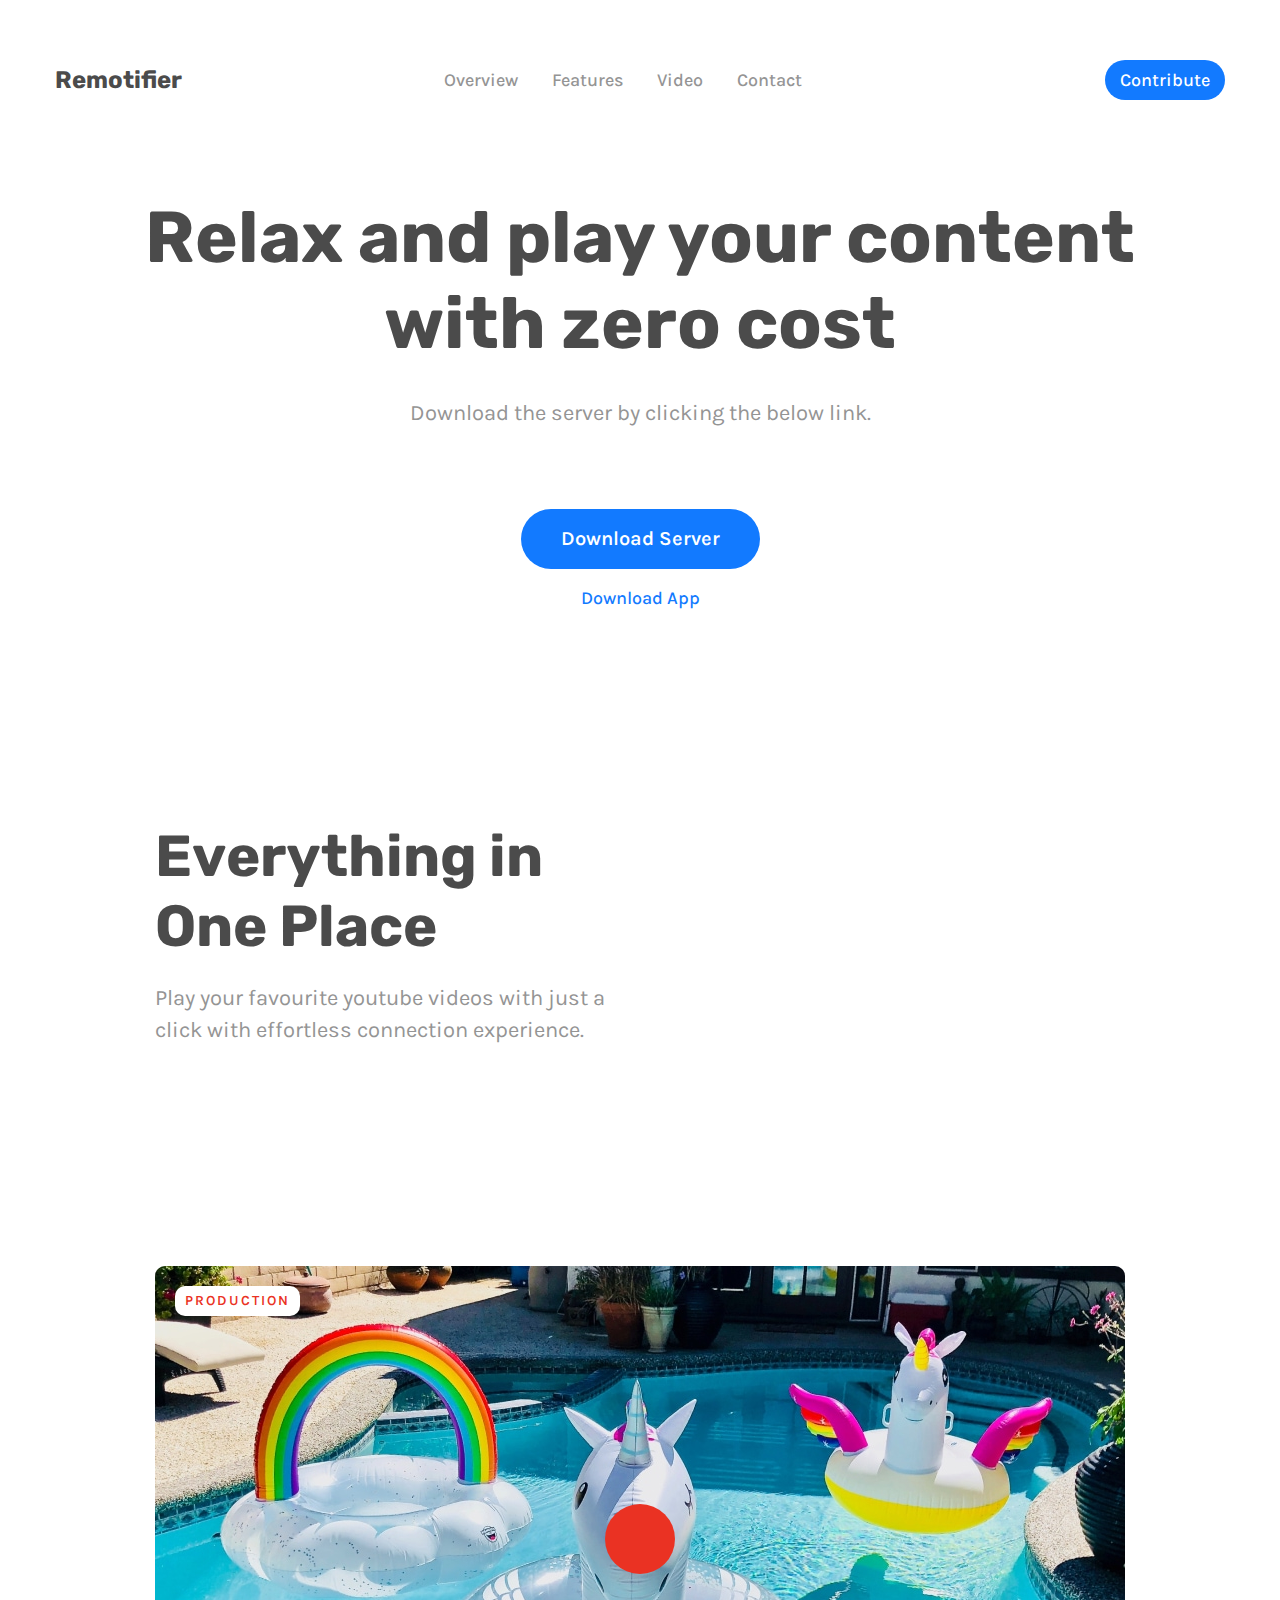
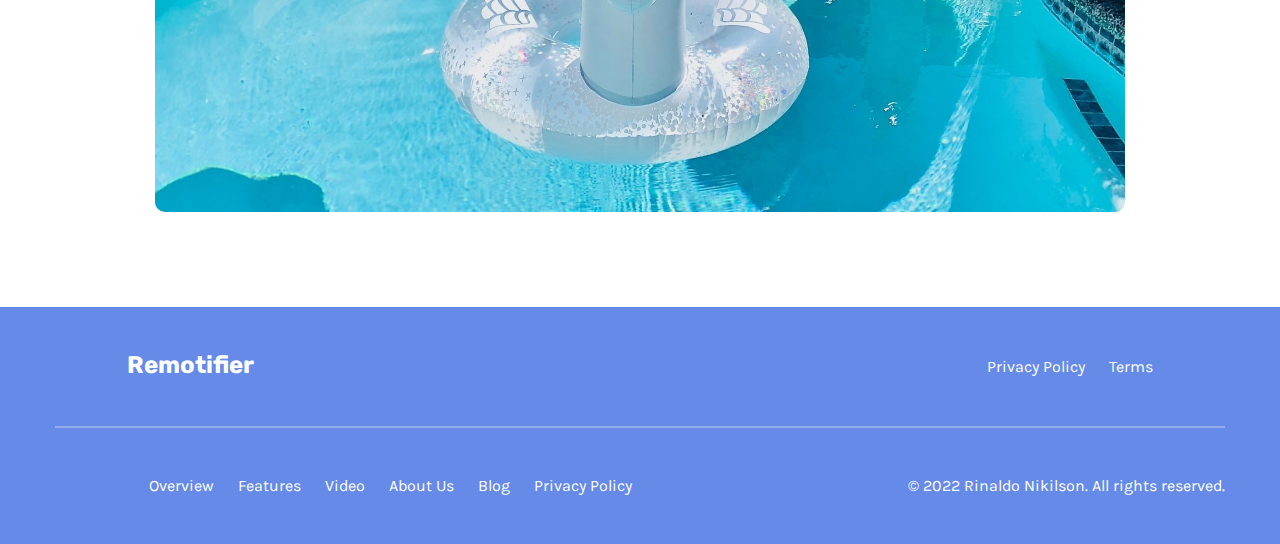
==== commit 714a6441: "Logo changed" ====
--- a/index.html
+++ b/index.html
@@ -2,9 +2,9 @@
 <html lang="en">
 	<head>
 		<meta charset="utf-8" >
-		<title>PCRemote - Quick Controller</title>
+		<title>Remotifier - Quick Controller</title>
 		<meta name="viewport" content="width=device-width, initial-scale=1">
-		<link rel="icon" href="i/pcremote.png" type="image/x-icon">
+		<link rel="icon" href="i/remotifier.png" type="image/x-icon">
 		<!-- Google Fonts -->
 		<link href="https://fonts.googleapis.com/css?family=Rubik:100,200,300,400,600,500,700,800,900|Karla:100,200,300,400,500,600,700,800,900" rel="stylesheet">
 		<!-- Bootstrap 4.3.1 CSS -->
@@ -29,7 +29,7 @@
 <div class="navigation_mobile bg-dark type1">
 	<a href="#" class="close_menu color-white"><i class="fas fa-times"></i></a>
 	<div class="px-40 pt-60 pb-60 inner">
-		<div class="logo color-white mb-30">PCRemote</div>
+		<div class="logo color-white mb-30">Remotifier</div>
 		<div><a href="#" class="f-heading f-22 link color-white mb-20">Home</a></div>	
 		<div><a href="#" class="f-heading f-22 link color-white mb-20">Tour</a></div>	
 		<div><a href="#" class="f-heading f-22 link color-white mb-20">Mobile Apps</a></div>	
@@ -56,7 +56,7 @@
 				<div class="container px-xl-0">
 					<div class="row justify-content-center align-items-center f-18 medium">
 						<div class="col-lg-3 logo">
-							<span>PCRemote</span>
+							<span>Remotifier</span>
 						</div>
 						<div class="col-lg-6 text-center">
 							<a href="#" class="link color-heading mx-15">Overview</a>
@@ -74,7 +74,7 @@
 				</div>
 			</nav>
 			<div class="container">
-				<div class="mb-3 logo d-block d-xl-none text-center logo_mobile">PCRemote</div>
+				<div class="mb-3 logo d-block d-xl-none text-center logo_mobile">Remotifier</div>
 				<h1 class="big text-center">Relax and play your content with zero cost </h1>
 				<div class="mw-600 mx-auto mt-30 f-22 color-heading text-center text-adaptive">Download the server by clicking the below link.
 				</div>
@@ -136,10 +136,10 @@
 			<div class="container px-xl-0">
 				<div class="row align-items-center">
 					<div class="mb-20 mb-lg-0 col-lg-3">
-						<a href="#" class="link logo color-white">PCRemote</a>
+						<a href="#" class="link logo color-white">Remotifier</a>
 					</div>
 					<div class="col-lg-9 text-lg-right">
-						<a href="#" class="link color-white mr-10">Privacy Policy</a>
+						<a href="https://sites.google.com/view/pcremote/home" class="link color-white mr-10">Privacy Policy</a>
 						<a href="#" class="link color-white mx-10">Terms</a>
 						<div class="d-inline-block socials">
 							<a href="#" class="link color-white mx-10">
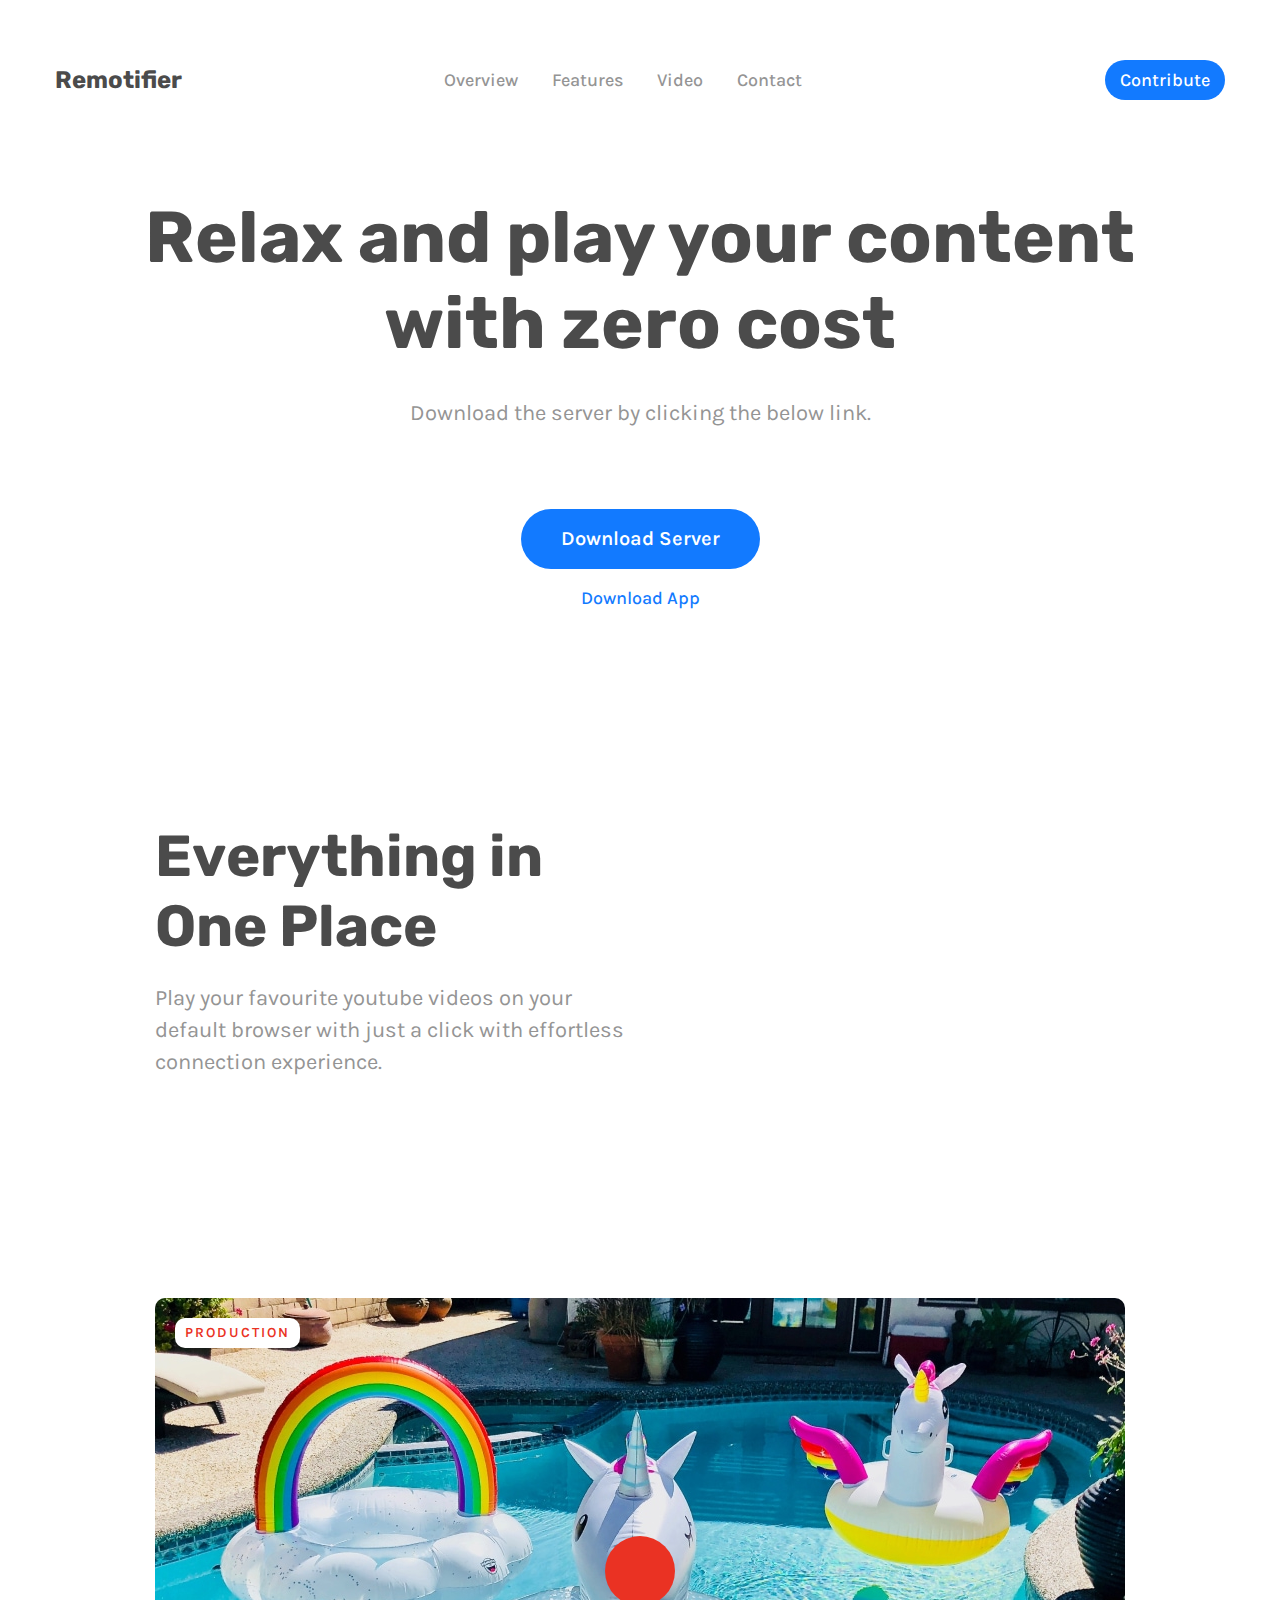
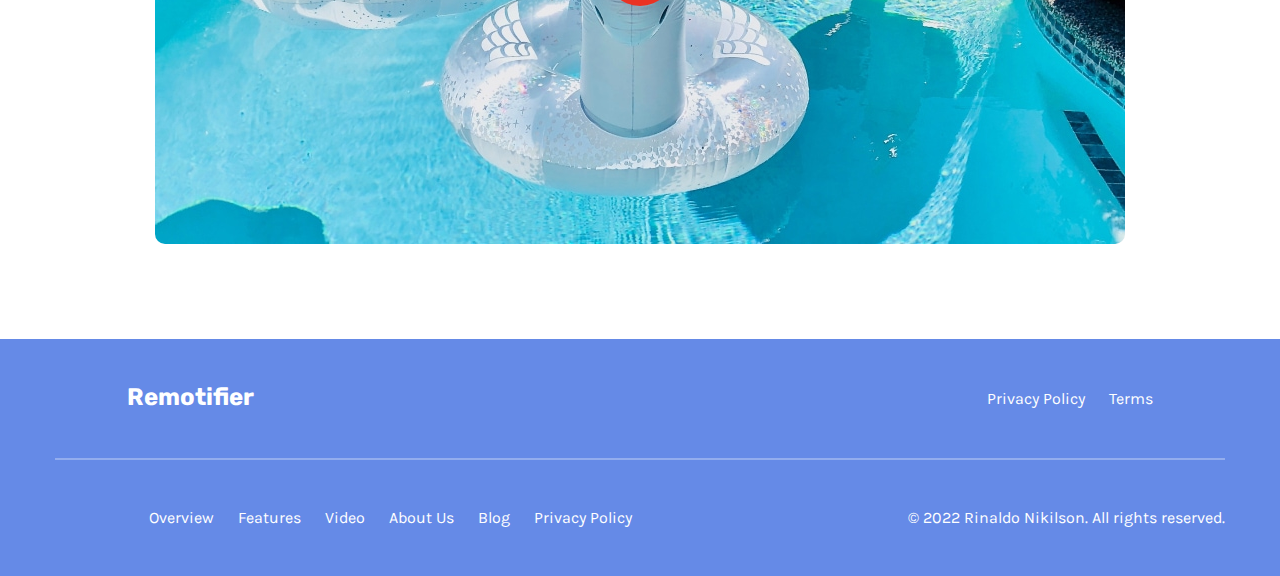
==== commit a8e55ead: "on your browser added" ====
--- a/index.html
+++ b/index.html
@@ -83,7 +83,7 @@
 						<a href="https://github.com/nikilson/pcremote-server/releases/download/v1.0.0.0/PCRemote-Server.zip" class="btn lg action-1">Download Server</a>
 					</div>
 					<div>
-						<a href="https://play.google.com/apps/test/com.rinaldo.pcremote/1" class="link mt-15 action-1 f-18 medium">Download App</a>
+						<a href="https://play.google.com/store/apps/details?id=com.rinaldo.pcremote" class="link mt-15 action-1 f-18 medium">Download App</a>
 					</div>
 				</div>
 			</div>
@@ -97,7 +97,7 @@
 					</div>
 					<div class="col-lg-5 col-sm-6">
 						<h2 class="mb-20">Everything in One Place</h2>
-						<div class="mb-40 mb-sm-0 f-22 color-heading text-adaptive">Play your favourite youtube videos with just a click with effortless connection experience.
+						<div class="mb-40 mb-sm-0 f-22 color-heading text-adaptive">Play your favourite youtube videos on your default browser with just a click with effortless connection experience.
 						</div>
 					</div>
 					<div class="col-sm-1">
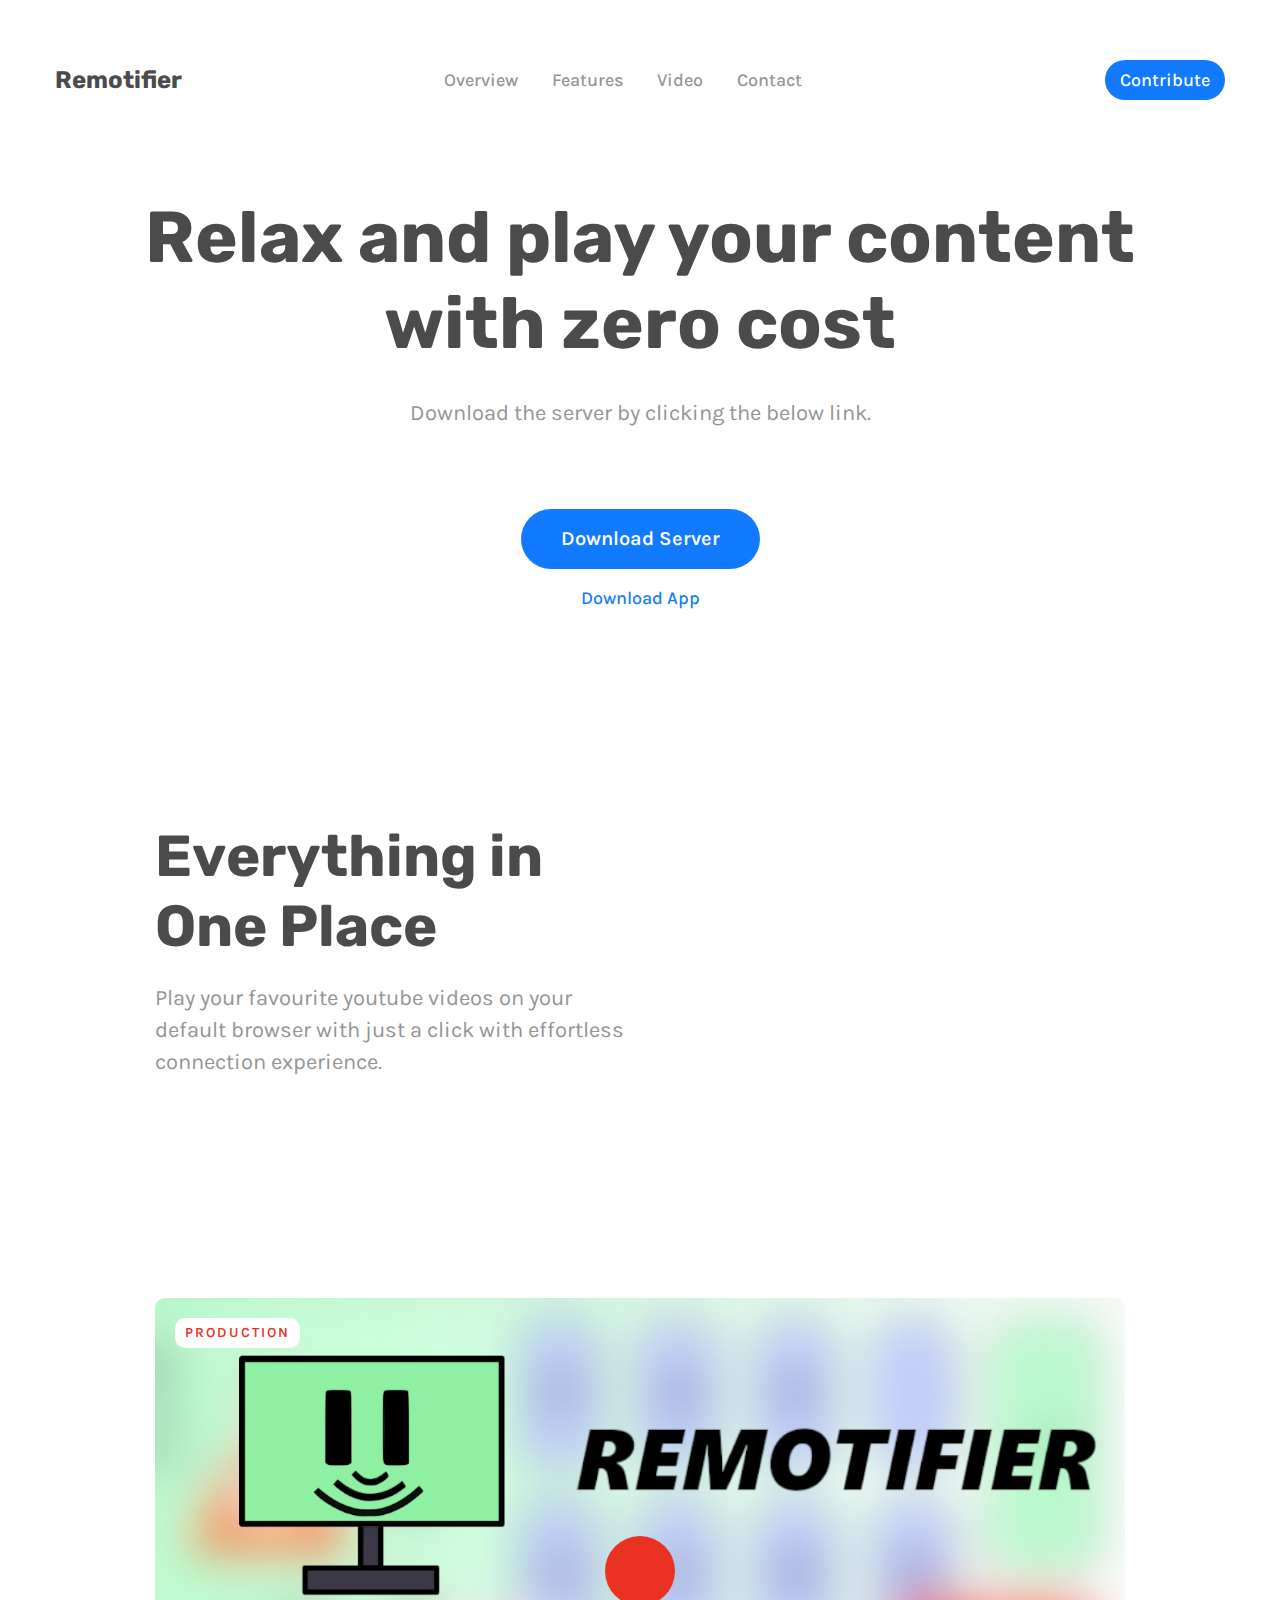
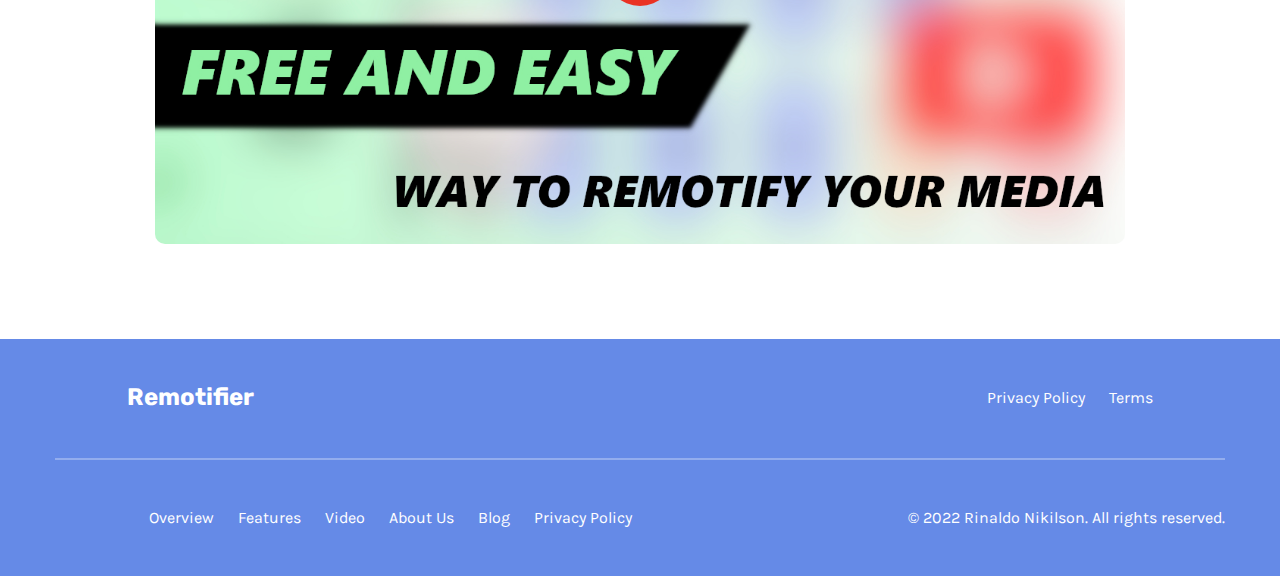
==== commit f3144ab4: "Video thumbnail added" ====
--- a/index.html
+++ b/index.html
@@ -80,7 +80,7 @@
 				</div>
 				<div class="mt-80 text-center buttons">
 					<div>
-						<a href="https://github.com/nikilson/pcremote-server/releases/download/v1.0.0.0/PCRemote-Server.zip" class="btn lg action-1">Download Server</a>
+						<a href="https://github.com/remotifier/remotifier-server/releases/download/v1.0.3.3/Remotifier-Server-1.0.3.3.zip" class="btn lg action-1">Download Server</a>
 					</div>
 					<div>
 						<a href="https://play.google.com/store/apps/details?id=com.rinaldo.pcremote" class="link mt-15 action-1 f-18 medium">Download App</a>
@@ -120,7 +120,7 @@
 					<div class="col-xl-10 col-lg-11">
 						<div class="relative poster">
 							<div class="mt-20 ml-20 absolute bg-light f-14 lh-30 color-red text-uppercase semibold sp-20 px-10 radius10 tip">Production</div>
-							<img src="i/content_24_video_poster.jpg" srcset="i/content_24_video_poster@2x.jpg 2x" alt="" class="img-fluid radius10" />
+							<img src="i/Thumbnail.jpg" srcset="i/Thumbnail.jpg" alt="" class="img-fluid radius10" />
 							<a href="https://www.youtube.com/watch?v=p7ZsBPK656s" class="play red" data-fancybox="content_24_fancybox">
 								<i class="fas fa-play"></i>
 							</a>
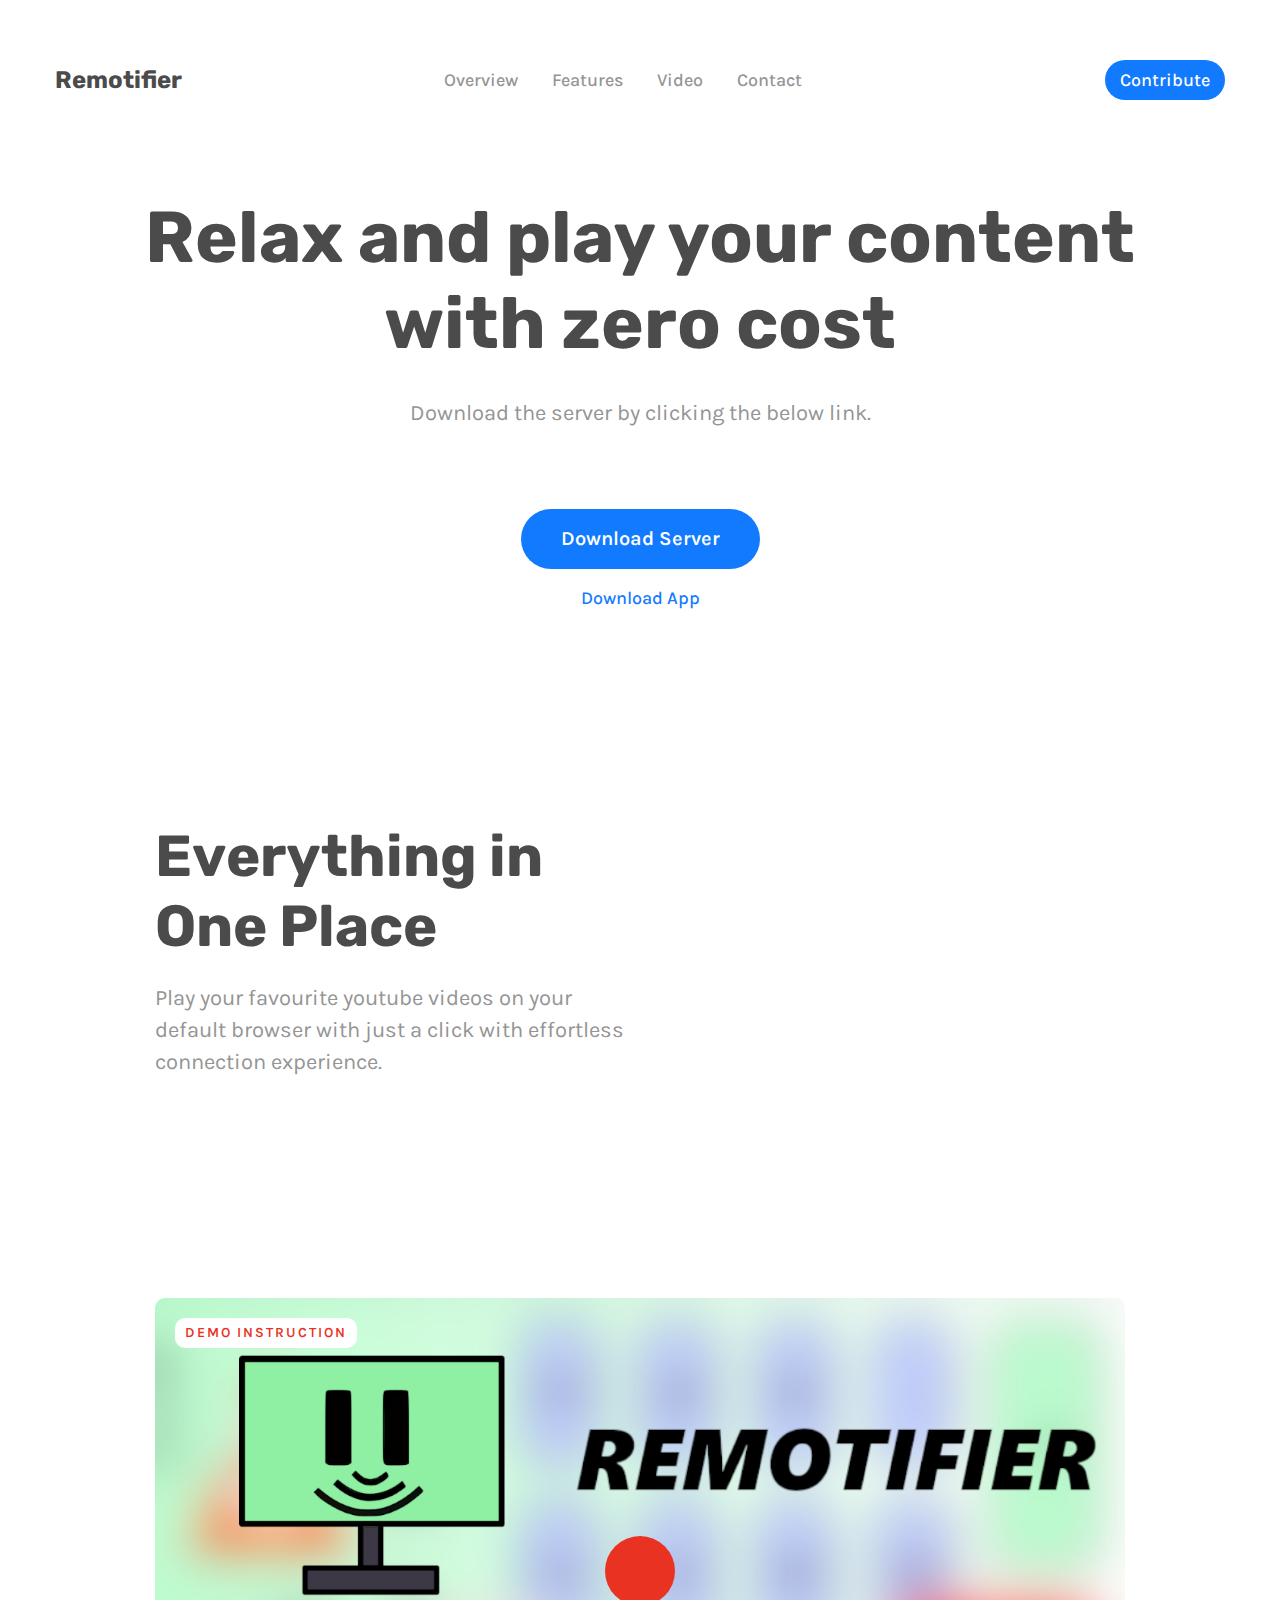
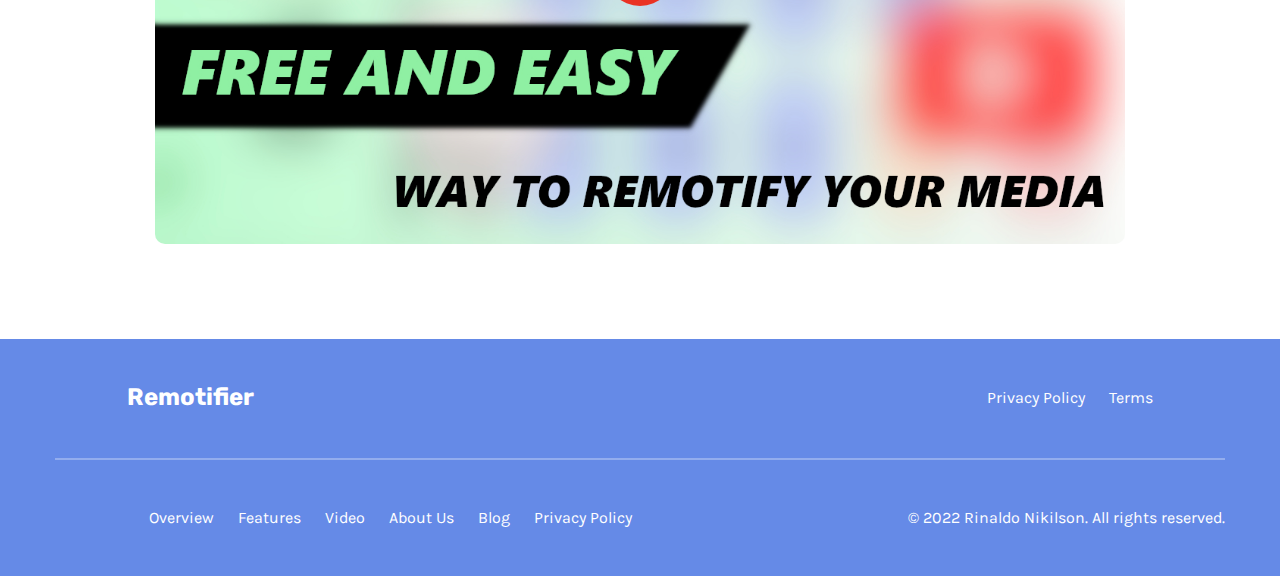
==== commit c3050a9d: "Youtube link updated" ====
--- a/index.html
+++ b/index.html
@@ -119,9 +119,9 @@
 				<div class="row justify-content-center">
 					<div class="col-xl-10 col-lg-11">
 						<div class="relative poster">
-							<div class="mt-20 ml-20 absolute bg-light f-14 lh-30 color-red text-uppercase semibold sp-20 px-10 radius10 tip">Production</div>
+							<div class="mt-20 ml-20 absolute bg-light f-14 lh-30 color-red text-uppercase semibold sp-20 px-10 radius10 tip">Demo Instruction</div>
 							<img src="i/Thumbnail.jpg" srcset="i/Thumbnail.jpg" alt="" class="img-fluid radius10" />
-							<a href="https://www.youtube.com/watch?v=p7ZsBPK656s" class="play red" data-fancybox="content_24_fancybox">
+							<a href="https://www.youtube.com/watch?v=_gyeuZDZaC4" class="play red" data-fancybox="content_24_fancybox">
 								<i class="fas fa-play"></i>
 							</a>
 						</div>
